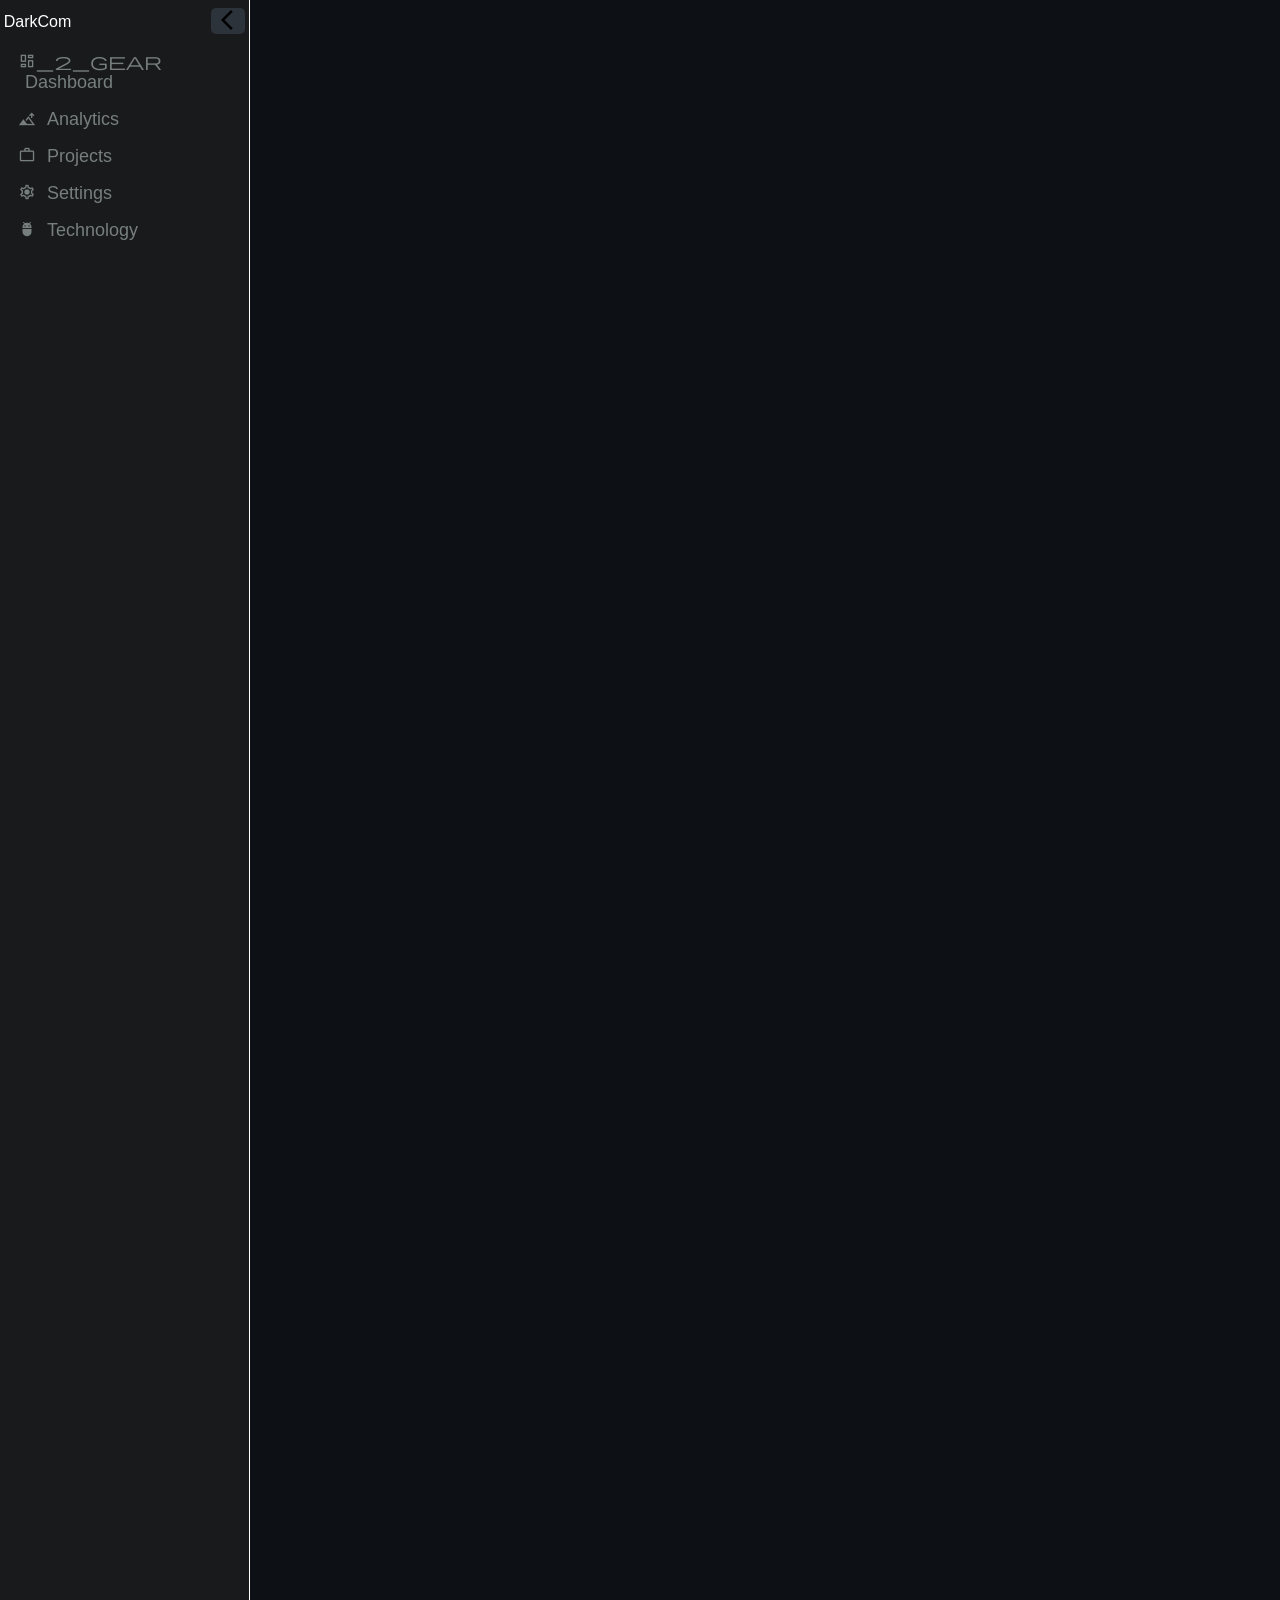
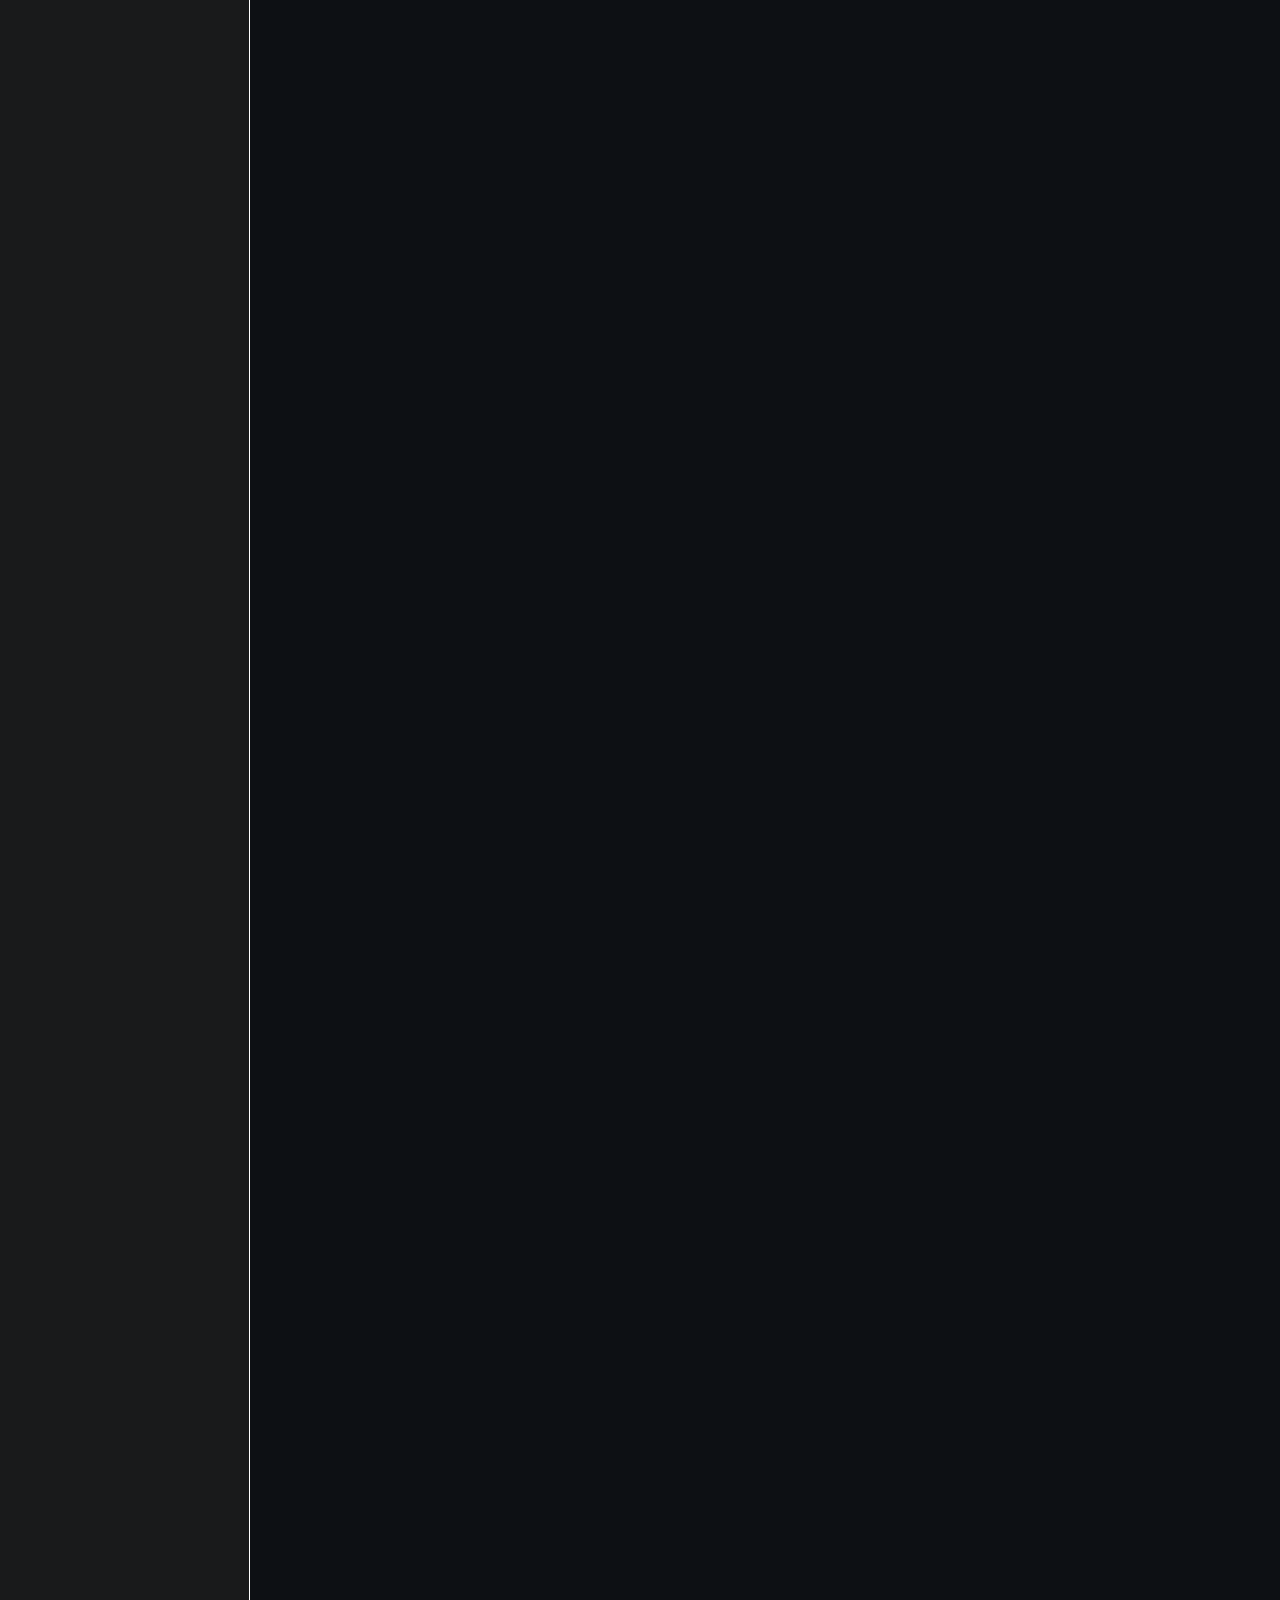
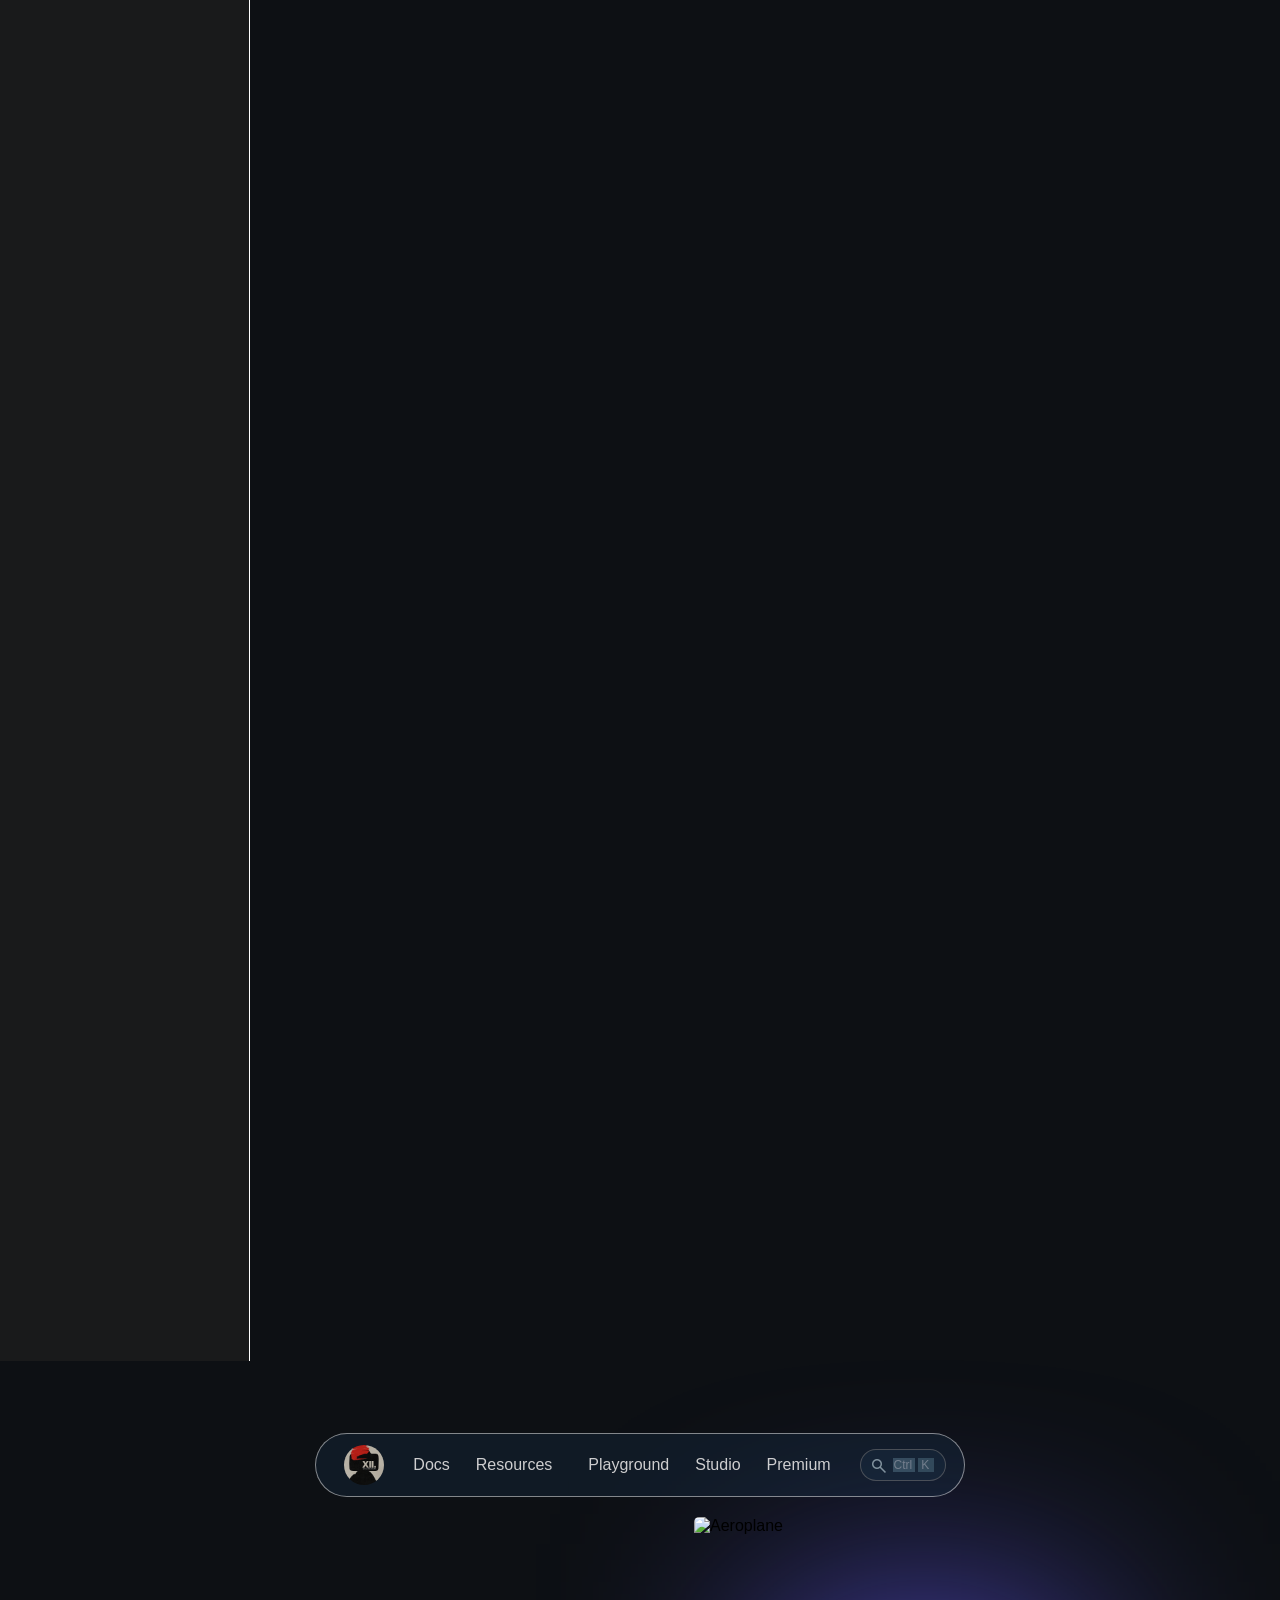
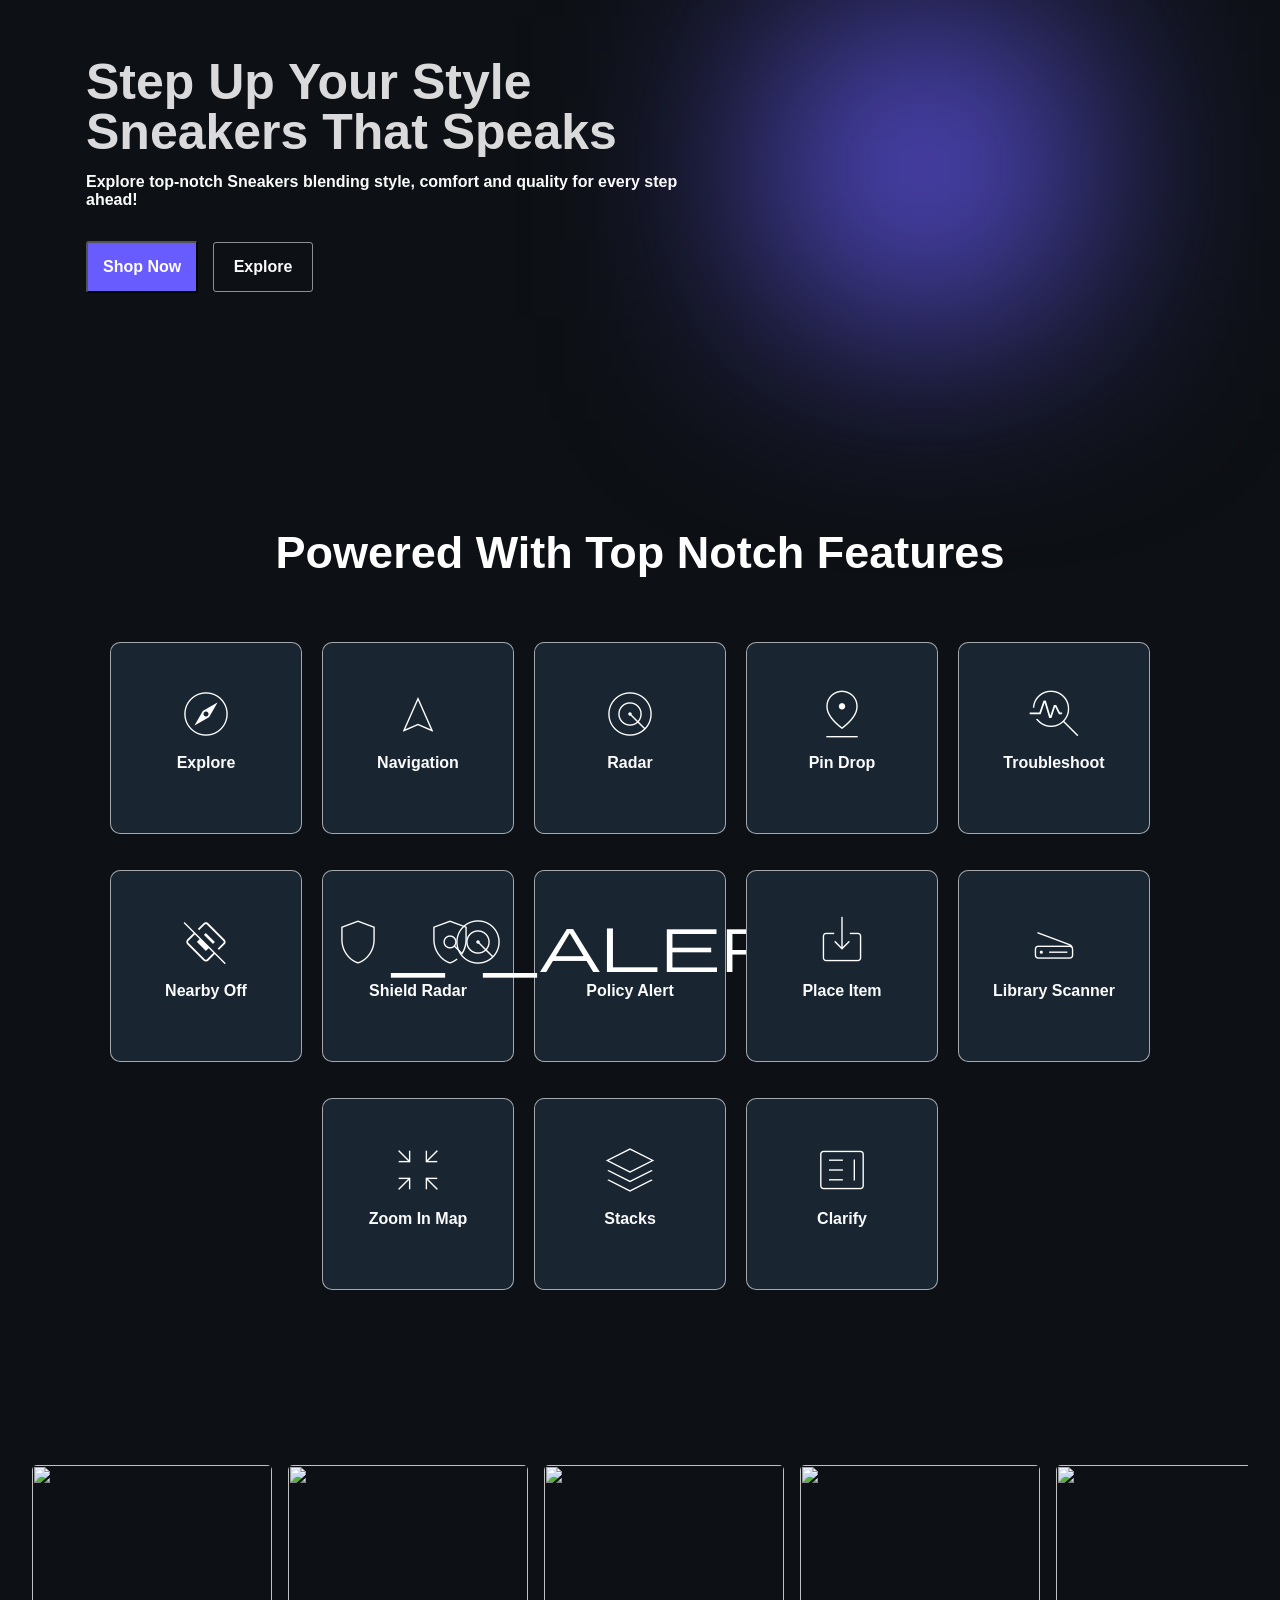
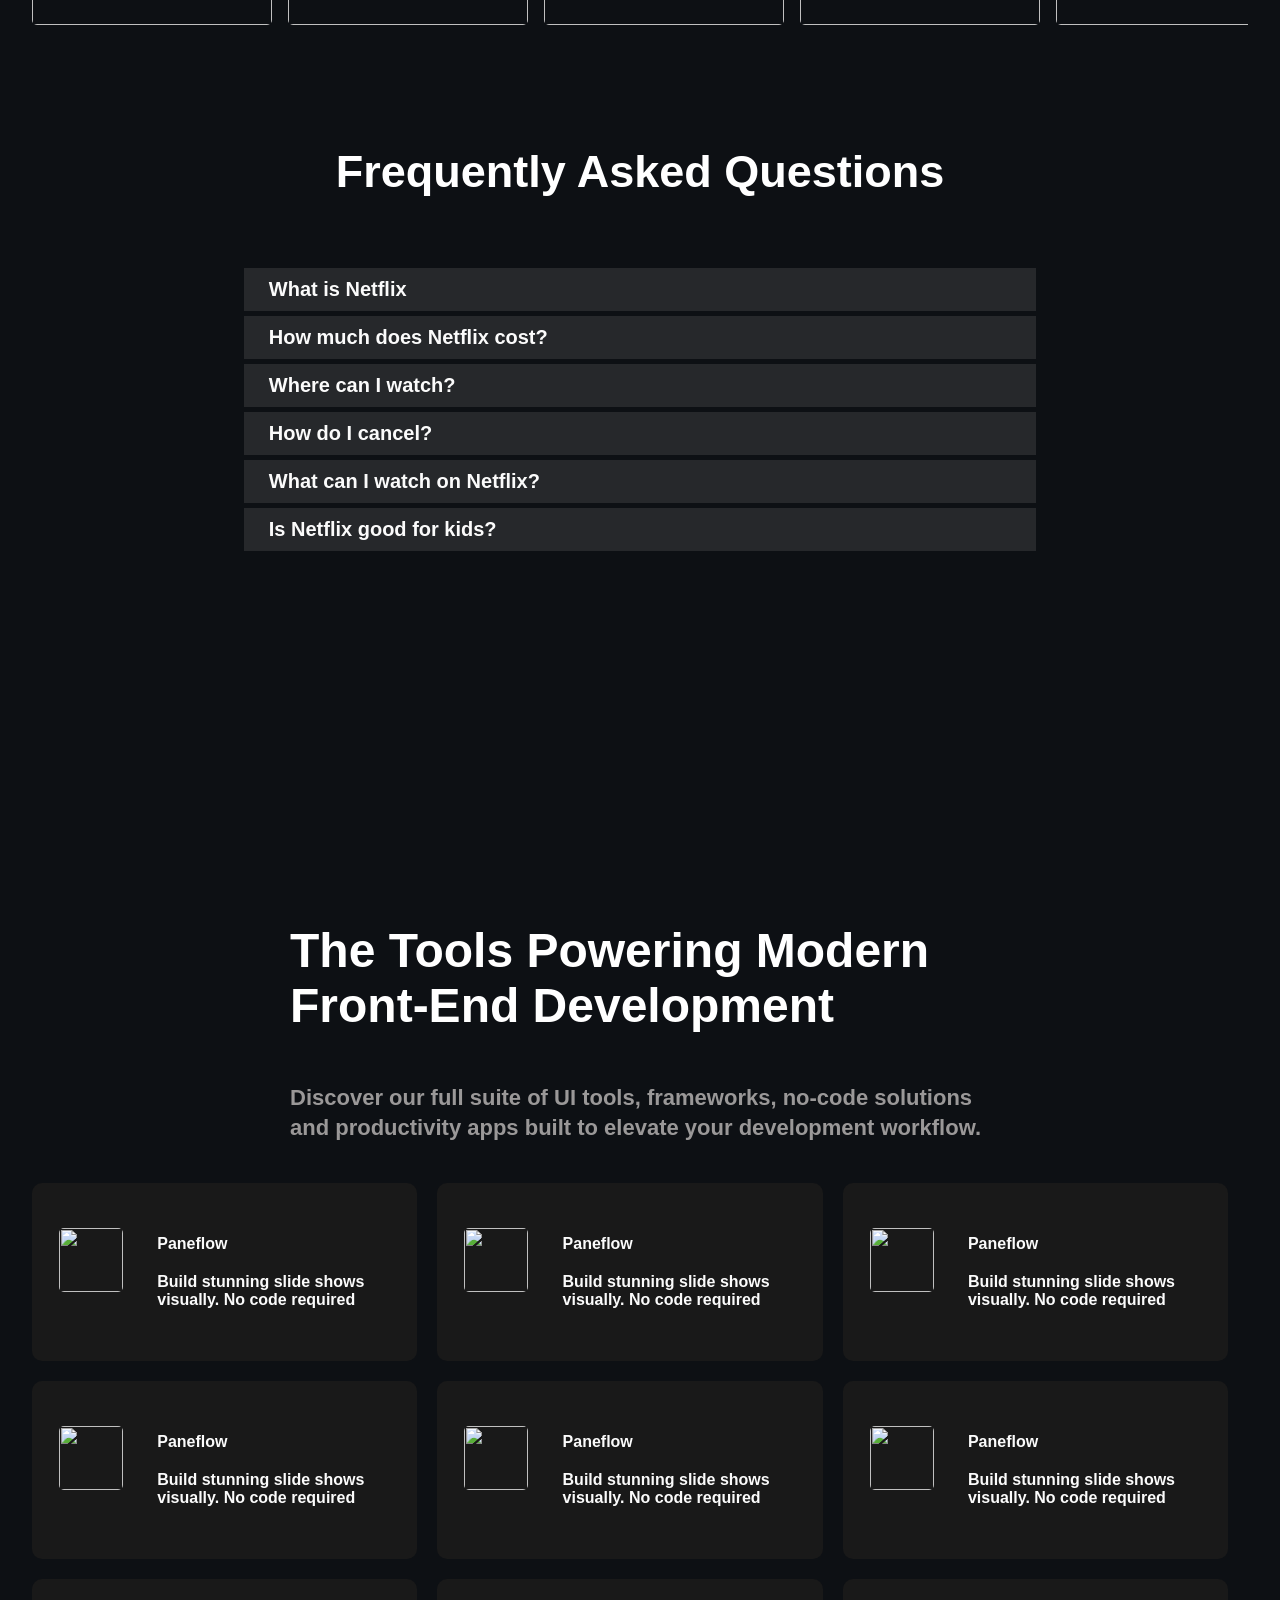
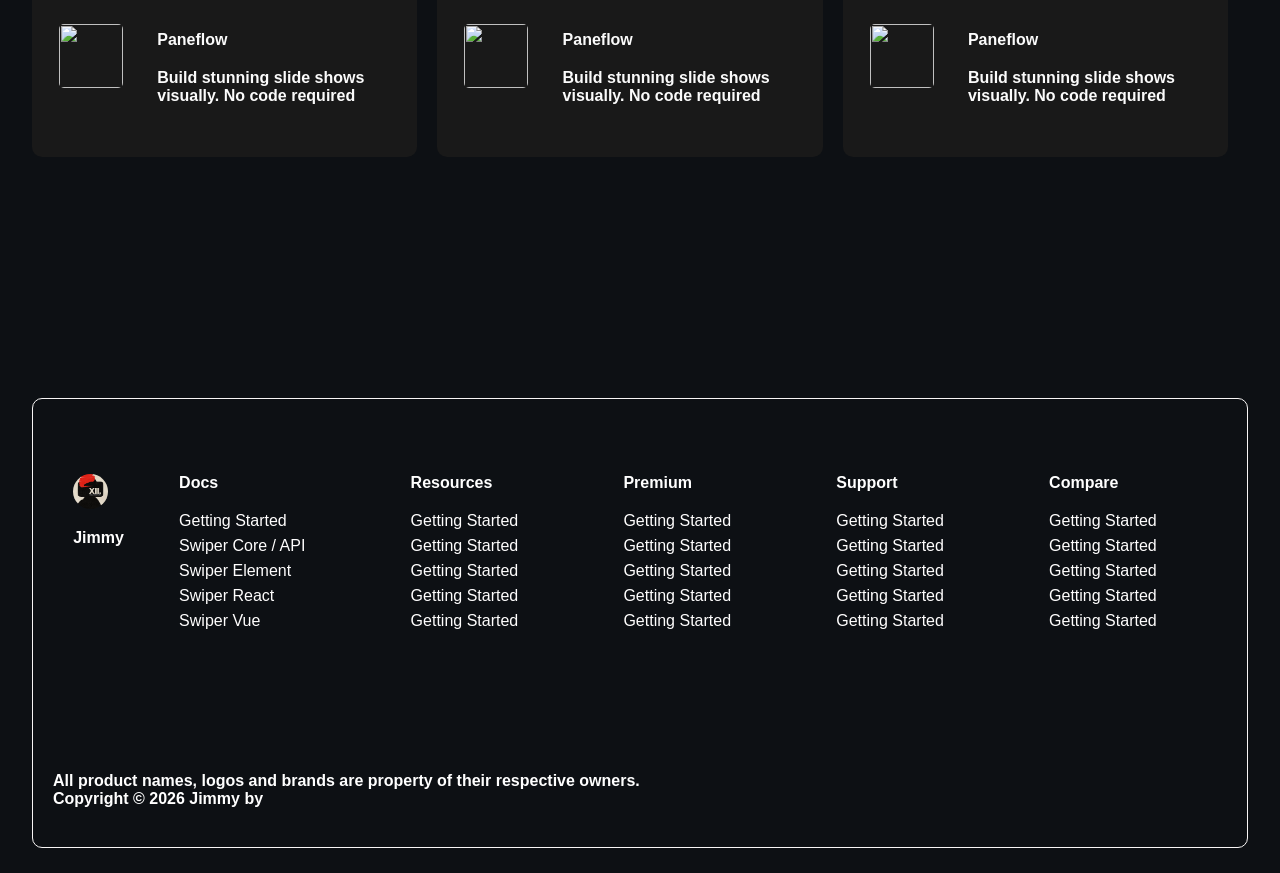
==== index.html @ 09d855a0 "Update index.html" ====
<!doctype html>
<html lang="en">
  <head>
    <meta charset="UTF-8" />
    <meta name="viewport" content="width=device-width, initial-scale=1.0" />
  <title>SWIPER PRACTICE</title>
  <link rel="stylesheet" href="">
  <link rel="stylesheet" href="Assets/CSS/reset.css">
  <link rel="stylesheet" href="Assets/CSS/style.css">
  <link rel="stylesheet" href="Assets/CSS/variables.css">
  <link rel="stylesheet" href="css/swiper-bundle.min.css">
  <script src="Assets/JS/main.js" defer></script>

<link rel="preconnect" href="https://fonts.googleapis.com">
<link rel="preconnect" href="https://fonts.gstatic.com" crossorigin>
<link href="https://fonts.googleapis.com/css2?family=Inter:ital,opsz,wght@0,14..32,100..900;1,14..32,100..900&family=Poppins:ital,wght@0,100;0,200;0,300;0,400;0,500;0,600;0,700;0,800;0,900;1,100;1,200;1,300;1,400;1,500;1,600;1,700;1,800;1,900&family=Raleway:ital,wght@0,100..900;1,100..900&family=Roboto:ital,wght@0,100..900;1,100..900&display=swap" rel="stylesheet">

<link href="https://fonts.googleapis.com/css2?family=Material+Icons"
      rel="stylesheet">
      <link href="https://fonts.googleapis.com/css2?family=Material+Symbols+Outlined"
      rel="stylesheet">

  </head>
  <body>
<div class="app">

<aside class="sidebar">

  <header>
<span class="logo">DarkCom</span>

<button class="navy">
<span class="material-symbols-outlined">
arrow_back_ios
</span>

</button>

  </header>


<ul class="sidelinks">


<li data-panel="dashboard" class="sidelink"><a href="#">
  <span title="Dashboard" id="icony" class="material-symbols-outlined">
dashboard_2_gear
</span>
<span class="label">Dashboard</span>

</a></li>
<li data-panel="analytics" class="sidelink"><a href="#">
<span title="Analytics"  id="icony" class="material-symbols-outlined">
altitude
</span>
<span class="label">Analytics</span>

</a></li>
<li data-panel="projects" class="sidelink"><a href="#">
 <span title="Projects"  id="icony" class="material-symbols-outlined">
work
</span>
<span class="label">Projects</span>

</a></li>
<li data-panel="settings" class="sidelink"><a href="#">
<span title="Settings"  id="icony" class="material-symbols-outlined">
settings
</span>
<span class="label">Settings</span>

</a></li>
<li data-panel="technology" class="sidelink"><a href="#">
 <span title="Technology"  id="icony" class="material-symbols-outlined">
adb
</span>
<span class="label">Technology</span>

</a></li>



</ul>

<aside class="sidebar2">

        <div id="sidebar-content">

        </div>

    </aside>

  

</aside>


<main class="content"></main>

<div class="nav-conty">

<!--Nav Menu-->

<nav class="navbar">

<div class="logo" title="home">
  <a href="#"> <img class="logos" src="Assets/Images/img/channel1.webp" alt="logo"></a>
 
</div>

<div hidden class="ham">
<span class="fes"></span>
<span class="sec"></span>
<span class="ted"></span>

</div>


<ul class="navlinks">
<li class="navlink active" title="Docs"><a href="index.html">Docs</a></li>
<span class="conty">
  
</span>
<li class="navlink con" title="Resources"><a href="../Assets/Pages/about.html">Resources
<span class="g-icon"><ion-icon name="chevron-down-outline"></ion-icon></span>

</a></li>
<li class="navlink" title="Playground"><a href="../Assets/Pages/contact.html">Playground</a></li>
<li class="navlink" title="Studio"><a href="../Assets/Pages/services.html">Studio</a></li>
<li class="navlink jack"title="Premium"><a href="../Assets/Pages/about.html">Premium</a>
<ul class="droplinks">
  <li class="droplink" title="Capcom">
    <img class="dropimg" src="Assets/Icons/uiinitiative.svg" alt="Capcom" title="Capcom">
    Capcom
  </li>
  <li class="droplink" title="Darkcom" >
     <img class="dropimg" src="Assets/Icons/konsta.svg" alt="Darkcom" title="Darkcom">
    Darkcom</li>
  <li class="droplink" title="Se-game" >
     <img class="dropimg" src="Assets/Icons/paneflow.svg" alt="Se-game" title="Se-game">
    Se-game</li>
</ul>

</li>

</ul>


<button title="Search" class="search-btn">
  <span id="search-icon" class="material-symbols-outlined">
search
</span>
<span class="keys">
<span class="ctrl">Ctrl</span>
<span class="k">K</span>
</span>

</button>
</nav>

<div class="s-head">
  <span class="material-symbols-outlined">
search
</span>
  <span class="material-symbols-outlined">
missing_controller
</span>
<input class="search-input" type="search" placeholder="Search Docs..."> 


</div>




<!--Hero Section-->
<section class="hero">
<header>

<div class="left">
<h1 class="tag-line1">Step Up Your Style Sneakers That Speaks</h1>
<p class="tag-line2">Explore top-notch Sneakers blending style, comfort and quality for every step ahead!</p>

<div class="btns">
  <button class="btn">Shop Now</button>
  <button class="btn outlined">Explore</button>
</div>

</div>

<div class="right">
  <img src="Assets/Images/img/Plane1-removebg-preview.png" alt="Aeroplane" title="Aeroplane" class="autoRotat">
  <div class="bg-color"></div>
</div>
</header>
<div class="time"></div>
</section>






  


<div class="kards2">

<h2 class="kardp">
Powered With Top Notch Features
</h2>

  <div class="box-wrap1a">

    <div class="boxx">
      <div class="box-tag">
  
 
    
 <div class="xboxwrap">
          <div class="iconwrap">
            <span id="iconme" class="material-symbols-outlined">
explore
</span>
          <p>Explore</p>
          </div>

      </div>
        </div>
      </div>



    <div class="boxx">
      <div class="box-tag">
          
 <div class="xboxwrap">
          <div class="iconwrap">
          <span id="iconme" class="material-symbols-outlined">
navigation
</span>
          <p>Navigation</p>
          </div>

      </div>
        </div>
      </div>
    <div class="boxx">
      <div class="box-tag">
           
  <div class="xboxwrap">
          <div class="iconwrap">
            <span id="iconme" class="material-symbols-outlined">
radar
</span>
          <p>Radar</p>
          </div>

      </div>
        </div>
      </div>



<div class="boxx"> <div class="box-tag">
             
  <div class="xboxwrap">
          <div class="iconwrap">
           <span id="iconme" class="material-symbols-outlined">
pin_drop
</span>
          <p>Pin Drop</p>
          </div>

      </div>
        </div></div>




<div class="boxx">

 <div class="box-tag">
            
 <div class="xboxwrap">
          <div class="iconwrap">
            <span id="iconme" class="material-symbols-outlined">
troubleshoot
</span>
          <p>Troubleshoot</p>
          </div>

      </div>
        </div>

</div>




    </div>

  <div class="box-wrap2a">

<div class="boxx">
 <div class="box-tag">
            
  <div class="xboxwrap">
          <div class="iconwrap">
            <span id="iconme" class="material-symbols-outlined">
nearby_off
</span>
          <p>Nearby Off</p>
          </div>

      </div>
        </div>

</div>
<div class="boxx">
 <div class="box-tag">
          
  <div class="xboxwrap">
          <div class="iconwrap">
           <span id="iconme" class="material-symbols-outlined">
shield_radar
</span>
          <p>Shield Radar</p>
          </div>

      </div>
        </div>

</div>
<div class="boxx">
 <div class="box-tag">
         
  <div class="xboxwrap">
          <div class="iconwrap">
            <span id="iconme" class="material-symbols-outlined">
policy_alert
</span>
          <p>Policy Alert</p>
          </div>

      </div>
        </div>

</div>



<div class="boxx">
 <div class="box-tag">
            
  <div class="xboxwrap">
          <div class="iconwrap">
         <span id="iconme" class="material-symbols-outlined">
place_item
</span>
          <p>Place Item</p>
          </div>

      </div>
        </div>

</div>




<div class="boxx">

 <div class="box-tag">
             
 <div class="xboxwrap">
          <div class="iconwrap">
           <span  id="iconme" class="material-symbols-outlined">
scanner
</span>
          <p>Library Scanner</p>
          </div>

      </div>
        </div>

</div>
  </div>

  <div class="box-wrap3a">

<div class="boxx">
 <div class="box-tag">
            
  <div class="xboxwrap">
          <div class="iconwrap">
           <span  id="iconme" class="material-symbols-outlined">
zoom_in_map
</span>
          <p>Zoom In Map</p>
          </div>

      </div>
        </div>

</div>

<div class="boxx">

 <div class="box-tag">
           
  <div class="xboxwrap">
          <div class="iconwrap">
          <span id="iconme" class="material-symbols-outlined">
stacks
</span>
          <p>Stacks</p>
          </div>

      </div>
        </div>

</div>



<div class="boxx">

 <div class="box-tag">
           
  <div class="xboxwrap">
          <div class="iconwrap">
           <span id="iconme" class="material-symbols-outlined">
clarify
</span>
          <p>Clarify</p>
          </div>

      </div>
        </div>


</div>
  </div>



  </div>



<!-- Carousel cards -->

<section class="ccc">
<div class="carousel-cards">

<div class="card"><img class="card-img" style=" border-radius: 5px;" src="Assets/Images/img/WhatsApp Image 2025-05-24 at 10.26.03(1).jpeg" alt=""></div>
<div class="card"><img class="card-img" src="Assets/Images/img/WhatsApp Image 2025-05-24 at 10.26.03(3).jpeg" alt=""></div>
<div class="card"><img class="card-img" src="Assets/Images/img/WhatsApp Image 2025-05-24 at 10.26.03(4).jpeg" alt=""></div>
<div class="card"><img class="card-img" src="Assets/Images/img/WhatsApp Image 2025-05-24 at 10.26.03.jpeg" alt=""></div>
<div class="card"><img class="card-img" src="Assets/Images/img/WhatsApp Image 2025-05-24 at 10.27.23.jpeg" alt=""></div>
<div class="card"><img class="card-img" src="Assets/Images/img/WhatsApp Image 2025-05-29 at 05.22.49_b879dd08.jpg" alt=""></div>
<div class="card"><img class="card-img" src="Assets/Images/img/WhatsApp Image 2025-05-29 at 05.22.52_9913e143.jpg" alt=""></div>
<div class="card"><img class="card-img" src="Assets/Images/img/WhatsApp Image 2025-05-29 at 05.22.50_098abbe1.jpg" alt=""></div>
<div class="card"><img class="card-img" src="Assets/Images/img/WhatsApp Image 2025-05-29 at 05.22.51_66e9c7bd.jpg" alt=""></div>
<div class="card"><img class="card-img" src="Assets/Images/img/WhatsApp Image 2025-05-24 at 10.27.23.jpeg" alt=""></div>
<div class="card"><img class="card-img" class="card-img" src="Assets/Images/img/WhatsApp Image 2025-05-29 at 05.22.51_66e9c7bd.jpg" alt=""></div>
<div class="card"><img class="card-img" src="Assets/Images/img/WhatsApp Image 2025-05-24 at 10.26.03(3).jpeg" alt=""></div>
<div class="card"><img class="card-img" src="Assets/Images/img/WhatsApp Image 2025-05-24 at 10.27.23.jpeg" alt=""></div>
<!-- Duplicate the items -->
<div class="card"><img class="card-img" style=" border-radius: 5px;" src="Assets/Images/img/WhatsApp Image 2025-05-24 at 10.26.03(1).jpeg" alt=""></div>
<div class="card"><img class="card-img" src="Assets/Images/img/WhatsApp Image 2025-05-24 at 10.26.03(3).jpeg" alt=""></div>
<div class="card"><img class="card-img" src="Assets/Images/img/WhatsApp Image 2025-05-24 at 10.26.03(4).jpeg" alt=""></div>
<div class="card"><img class="card-img" src="Assets/Images/img/WhatsApp Image 2025-05-24 at 10.26.03.jpeg" alt=""></div>
<div class="card"><img class="card-img" src="Assets/Images/img/WhatsApp Image 2025-05-24 at 10.27.23.jpeg" alt=""></div>
<div class="card"><img class="card-img" src="Assets/Images/img/WhatsApp Image 2025-05-29 at 05.22.49_b879dd08.jpg" alt=""></div>
<div class="card"><img class="card-img" src="Assets/Images/img/WhatsApp Image 2025-05-29 at 05.22.52_9913e143.jpg" alt=""></div>
<div class="card"><img class="card-img" src="Assets/Images/img/WhatsApp Image 2025-05-29 at 05.22.50_098abbe1.jpg" alt=""></div>
<div class="card"><img class="card-img" src="Assets/Images/img/WhatsApp Image 2025-05-29 at 05.22.51_66e9c7bd.jpg" alt=""></div>
<div class="card"><img class="card-img" src="Assets/Images/img/WhatsApp Image 2025-05-24 at 10.27.23.jpeg" alt=""></div>
<div class="card"><img class="card-img" class="card-img" src="Assets/Images/img/WhatsApp Image 2025-05-29 at 05.22.51_66e9c7bd.jpg" alt=""></div>
<div class="card"><img class="card-img" src="Assets/Images/img/WhatsApp Image 2025-05-24 at 10.26.03(3).jpeg" alt=""></div>
<div class="card"><img class="card-img" src="Assets/Images/img/WhatsApp Image 2025-05-24 at 10.27.23.jpeg" alt=""></div>


</div>


</section>




<!-- FAQs --> 

<section class="faq-conty">

  <h3 class="heady">Frequently Asked Questions</h3>

<div class="faq-list">

  <div class="faq">

    <div class="ques">
      <p>What is Netflix</p>
      <span class="faqy"><ion-icon name="add-outline"></ion-icon></span>
    </div>

    <div class="ans">
      <p>Lorem ipsum dolor sit amet consectetur adipisicing elit. Recusandae, aliquid?</p>
    </div>

</div>


  <div class="faq">

    <div class="ques">
      <p>How much does Netflix cost?</p>
      <span class="faqy"><ion-icon name="add-outline"></ion-icon></span>
    </div>

    <div class="ans">
      <p>Lorem ipsum dolor sit amet consectetur adipisicing elit. Recusandae, aliquid?</p>
    </div>
</div>


  <div class="faq">

    <div class="ques">
      <p>Where can I watch?</p>
      <span class="faqy"><ion-icon name="add-outline"></ion-icon></span>
    </div>

    <div class="ans">
      <p>Lorem ipsum dolor sit amet consectetur adipisicing elit. Recusandae, aliquid?</p>
    </div>
</div>


  <div class="faq">

    <div class="ques">
      <p>How do I cancel?</p>
      <span class="faqy"><ion-icon name="add-outline"></ion-icon></span>
    </div>

    <div class="ans">
      <p>Lorem ipsum dolor sit amet consectetur adipisicing elit. Recusandae, aliquid?</p>
    </div>
</div>


  <div class="faq">

    <div class="ques">
      <p>What can I watch on Netflix?</p>
      <span class="faqy"><ion-icon name="add-outline"></ion-icon></span>
    </div>

    <div class="ans">
      <p>Lorem ipsum dolor sit amet consectetur adipisicing elit. Recusandae, aliquid?</p>
    </div>
</div>


  <div class="faq">

    <div class="ques">
      <p>Is Netflix good for kids?</p>
      <span class="faqy"><ion-icon name="add-outline"></ion-icon></span>
    </div>

    <div class="ans">
      <p>Lorem ipsum dolor sit amet consectetur adipisicing elit. Recusandae, aliquid?</p>
    </div>
</div>


</div>


</section>



<!-- Cards -->



<div class="kards">


<div class="topwrap">
  <h2 class="tophead">The Tools Powering Modern Front-End Development</h2>
</div>
<div class="lowrap"><p class="lowhead">Discover our full suite of UI tools, frameworks, no-code solutions and productivity apps built to elevate your development workflow.</p></div>


  <div class="box-wrap1">


    <div class="box">
      <div class="box-tag">
        <img class="pic-log" src="Assets/Icons/paneflow.svg" alt="">     
 <div class="log-tag">
          <div class="tagwrap">
            <p>Paneflow</p>
          <p>Build stunning slide shows visually. No code required</p>
          </div>

      </div>
        </div>
      </div>



<div class="box"> <div class="box-tag">
        <img class="pic-log" src="Assets/Icons/swiper-studio-logo.svg" alt="">     
 <div class="log-tag">
          <div class="tagwrap">
            <p>Paneflow</p>
          <p>Build stunning slide shows visually. No code required</p>
          </div>

      </div>
        </div></div>




<div class="box">

 <div class="box-tag">
        <img class="pic-log" src="Assets/Icons/uiinitiative.svg" alt="">     
 <div class="log-tag">
          <div class="tagwrap">
            <p>Paneflow</p>
          <p>Build stunning slide shows visually. No code required</p>
          </div>

      </div>
        </div>

</div>

    </div>

  <div class="box-wrap2">

<div class="box">
 <div class="box-tag">
        <img class="pic-log" src="Assets/Icons/t0ggles.svg" alt="">     
 <div class="log-tag">
          <div class="tagwrap">
            <p>Paneflow</p>
          <p>Build stunning slide shows visually. No code required</p>
          </div>

      </div>
        </div>

</div>



<div class="box">
 <div class="box-tag">
        <img class="pic-log" src="Assets/Icons/startpagehq.svg" alt="">     
 <div class="log-tag">
          <div class="tagwrap">
            <p>Paneflow</p>
          <p>Build stunning slide shows visually. No code required</p>
          </div>

      </div>
        </div>

</div>




<div class="box">

 <div class="box-tag">
        <img class="pic-log" src="Assets/Icons/cladd.svg" alt="">     
 <div class="log-tag">
          <div class="tagwrap">
            <p>Paneflow</p>
          <p>Build stunning slide shows visually. No code required</p>
          </div>

      </div>
        </div>

</div>
  </div>

  <div class="box-wrap3">

<div class="box">
 <div class="box-tag">
        <img class="pic-log" src="Assets/Icons/framework7.svg" alt="">     
 <div class="log-tag">
          <div class="tagwrap">
            <p>Paneflow</p>
          <p>Build stunning slide shows visually. No code required</p>
          </div>

      </div>
        </div>

</div>

<div class="box">

 <div class="box-tag">
        <img class="pic-log" src="Assets/Icons/konsta.svg" alt="">     
 <div class="log-tag">
          <div class="tagwrap">
            <p>Paneflow</p>
          <p>Build stunning slide shows visually. No code required</p>
          </div>

      </div>
        </div>

</div>



<div class="box">

 <div class="box-tag">
        <img class="pic-log" src="Assets/Icons/paneflow.svg" alt="">     
 <div class="log-tag">
          <div class="tagwrap">
            <p>Paneflow</p>
          <p>Build stunning slide shows visually. No code required</p>
          </div>

      </div>
        </div>


</div>
  </div>



  </div>




<!-- Footer -->

<footer>
<div class="footer-wrap">
  <div class="footer-links">
<div class="logo-wrap">
   
  <img class="footer-logo" src="Assets/Images/img/channel1.webp" alt="logo" title="logo">
 <p class="logo-name">Jimmy</p>
</div>


<div class="docs">
  <p class="topic">Docs</p>
<span class="subs"><a href="#">Getting Started</a></span>
<span class="subs"><a href="#">Swiper Core / API</a></span>
<span class="subs"><a href="#">Swiper Element</a></span>
<span class="subs"><a href="#">Swiper React</a></span>
<span class="subs"><a href="#">Swiper Vue</a></span>

</div>
<div class="docs">
    <p class="topic">Resources</p>
<span class="subs"><a href="#">Getting Started</a></span>
<span class="subs"><a href="#">Getting Started</a></span>
<span class="subs"><a href="#">Getting Started</a></span>
<span class="subs"><a href="#">Getting Started</a></span>
<span class="subs"><a href="#">Getting Started</a></span>

</div>




<div class="docs">
    <p class="topic">Premium</p>
<span class="subs"><a href="#">Getting Started</a></span>
<span class="subs"><a href="#">Getting Started</a></span>
<span class="subs"><a href="#">Getting Started</a></span>
<span class="subs"><a href="#">Getting Started</a></span>
<span class="subs"><a href="#">Getting Started</a></span>

</div>
<div class="docs">
    <p class="topic">Support</p>
<span class="subs"><a href="#">Getting Started</a></span>
<span class="subs"><a href="#">Getting Started</a></span>
<span class="subs"><a href="#">Getting Started</a></span>
<span class="subs"><a href="#">Getting Started</a></span>
<span class="subs"><a href="#">Getting Started</a></span>

</div>
<div class="docs">
    <p class="topic">Compare</p>
<span class="subs"><a href="#">Getting Started</a></span>
<span class="subs"><a href="#">Getting Started</a></span>
<span class="subs"><a href="#">Getting Started</a></span>
<span class="subs"><a href="#">Getting Started</a></span>
<span class="subs"><a href="#">Getting Started</a></span>

</div>




</div>

<span class="copyright">

  <p class="copy-subs">All product names, logos and brands are property of their respective owners.</p>

  <p class="copy-subs">Copyright © 2026 Jimmy by </p>
  
</span>


</div>


</footer>




</div>







</div>



</div>





    <script src="js/swiper-bundle.min.js" ></script>
    <script
      type="module"
      src="https://unpkg.com/ionicons@8.0.13/dist/ionicons/ionicons.esm.js"
    ></script>
    <script
      nomodule
      src="https://unpkg.com/ionicons@8.0.13/dist/ionicons/ionicons.js"
    ></script>
  </body>
</html>
---- Assets/CSS/style.css ----
header {
  display: flex;
  justify-content: space-around;
  padding-bottom: 10px;
  transition: all 0.3s ease;
}

.sidebar {
  width: 250px;
  background-color: #191a1b;
  border-right: 1px solid #fff;
  height: 100%;
  position: sticky;
  top: 0;
  box-sizing: border-box;
  box-shadow: inset;
  transition: width 0.2s ease;
  z-index: 999;
}

/* drag-to-open */

.sidebar.collapsed {
  width: 55px;
}

.sidebar.collapsed .sidelink .label {
  display: none;
  /* opacity: 0; */
  pointer-events: none;
}

.sidelink .label {
  transition: 0.2s ease;
}

.logo {
  color: white;
  margin-left: 0px;
  margin-top: 10px;
}

.sidebar.collapsed .logo {
  opacity: 0;
}

.navy {
  margin-top: 8px;
  background-color: #363e46b6;
  border: none;
  padding-left: 10px;
  transition: transform 0.2s ease;
  border-radius: 5px;
  margin-left: 140px;
  font-size: 10px;
}
.navy:hover {
  color: white;
}

.sidebar.collapsed .navy {
  transform: rotate(180deg);
  margin-left: -70px;
}

.contyyy .main-content {
  flex: 1;
  padding: 20px;
}

.contyyy {
  display: flex;
}

.sidelinks {
  display: flex;
  flex-direction: column;
  align-items: flex-start;
  justify-content: flex-start;
  list-style: none;
  padding: px px;
  padding-left: 10px;
  transition: all 0.3s ease;
}

.sidebar.collapsed .sidelinks {
  margin-left: -5px;
}
.label {
  margin-top: 20px;
  margin-left: 7px;
}

.sidelink span {
  vertical-align: top;
  font-size: 18px;
}

.sidelink {
  display: flex;
  align-items: center;
  justify-content: space-around;
}

.sidelink a {
  padding: 8px 8px;
  padding-right: 70px;
  list-style: none;
  text-decoration: none;
  color: #d5e2e27f;
  font-weight: 500;
  font-family: inter;
  transition: all 0.3s;
}

.sidebar.collapsed .sidelink a {
  padding: 10px;
}

.sidelink:hover a {
  background-color: #050606;
  border-radius: 5px;
  color: white;
  margin-left: 3px;
}

/* Navbar */

.nav-conty {
  margin-top: 72px;
  display: flex;
  flex-direction: column;
  align-items: center;
  align-self: center;
  width: 100vw;
}

.logos {
  height: 40px;
  width: 40px;
  border-radius: 50%;
  margin-left: 20px;
  margin-top: -10px;
}

.navbar {
  background-color: #19344e66;
  display: flex;
  align-items: center;
  justify-content: space-around;
  height: 64px;
  max-width: 650px;
  border: 1px solid #ffffff9a;
  opacity: 80%;
  z-index: 999;
  width: 100%;
  border-radius: 50px;
  margin-bottom: 0px;
  position: sticky;
  top: 15px;
}

.navlinks {
  display: flex;
  justify-content: center;
  align-items: center;
  padding: px px;
  margin: px px;
  position: relative;
  white-space: nowrap;
  transition: 0.3s ease;
}

.con:hover .g-icon {
  transform: translateY(-2px) rotate(-180deg);
}

.g-icon {
  margin-left: 10px;
}

.con a {
  display: flex;
}

.navlink {
  list-style: none;
  margin-left: px;
  padding: 12px 12px;
  border: 1px solid transparent;
}
a {
  text-decoration: none;
  color: rgb(255, 254, 254);
}

.navlink:hover a {
  color: #5aaaf9;
}

.droplinks {
  margin-top: 5px;
  background-color: var(--color-bg-primary);
  position: absolute;
  border-radius: 8px;
  display: none;
  padding: px px;
  margin-left: -45px;
  transition: all 0.3s ease;
}

.droplink {
  list-style: none;
  margin-bottom: 0px;
  margin-right: 0px;
  padding: 15px 15px;
  cursor: pointer;
  padding-right: 50px;
  padding-left: 30px;
  display: flex;
  align-items: center;
  justify-content: space-between;
}

.dropimg {
  height: 20px;
  width: 20px;
  margin-right: 10px;
}
.droplink {
  color: rgb(252, 248, 248);
}

.droplink:hover {
  background-color: #11121a;
  border-radius: 8px;
  color: #4885c4;
}

.jack:hover .droplinks {
  display: block;
}

/* Search Bar */

.search-btn {
  display: flex;
  height: 32px;
  width: 86px;
  border-radius: 20px;
  align-items: center;
  justify-content: center;
  background-color: #223a5358;
  border: 1px solid #8080809e;
  margin-right: 10px;
  cursor: pointer;
}

.search-btn:hover {
  border: 1px solid #fff;
}

.search-input {
  height: 35px;
  width: 480px;
  border: 2px solid #3d62f7;
  border-radius: 5px;
}

.s-head {
  height: 50px;
  width: 560px;
  background-color: #fffffffc;
  border-radius: 10px;
  margin-top: 70px;
  display: none;
   position: absolute;
}

.s-head.active {
  display: flex;
  align-items: center;
  justify-content: center;
  
}

input::placeholder {
  padding-left: 200px;
}

.keys {
  display: flex;
  justify-content: center;
  align-items: center;
}

.ctrl {
  background-color: #55778ca8;
  margin-right: 3px;
  padding-left: 1px;
  padding-right: 3px;
  color: #8d9aaa;
  font-size: 12px;
}

.k {
  background-color: #55778c98;
  margin-right: 3px;
  padding-left: 3px;
  padding-right: 5px;
  color: #8d9aaa;
  font-size: 12px;
}

#search-icon {
  height: 16px;
  width: 16px;
  vertical-align: top;
  margin-top: -3px;
  margin-right: 8px;
  font-size: 20px;
  color: #9eb3bf;
}

.ham {
  display: none;
}

.fes,
.sec,
.ted {
  position: relative;
  height: 3px;
  width: 25px;
  display: block;
  background-color: #eeecee;
  margin-bottom: 5px;
  transition: 0.2s ease-in-out;
}

.fes {
  transform: rotate(0deg);
}

.ted {
  transform: rotate(0deg);
}

.ham.active .fes {
  transform: translateY(8px) rotate(45deg);
}
.ham.active .ted {
  bottom: -8px;
  transform: translateY(-8px) rotate(-45deg);
}
.ham.active .sec {
  display: none;
}

/*  hero Section*/

/* .time{ 
  padding-left: 0;
margin-left: 0;
width: 100vw;
height: 5px;
background-color: rgb(193, 28, 28);
position: absolute;
z-index: 100;
bottom: 0;
top: 0;
margin-bottom: 0px;
animation: progress 2s linear 1 forwards;
}
*/

.left {
  width: min(50%, 95%);
  animation: appear1 2s linear;
}

.hero {
  max-width: 1600px;
  margin-inline: auto;
  height: 600px;
  padding: 0 32px;
  margin-top: 20px;
  padding-bottom: 100px;
  animation: appearxx linear;
  animation-timeline: view();
  animation-range: entry 0;
}

.bg-color {
  background-color: #695cfed0;
  filter: blur(110px);
  height: 300px;
  width: 300px;
  position: absolute;
  top: 0;
  margin-left: 80px;
  margin-top: 100px;
  z-index: -999;
}

img {
  width: 100%;
  display: flex;
  object-fit: fill;
  height: 160px;
  border-radius: 5px;
}

.right img {
  height: 500px;
  width: 500px;
  /*
  animation: appear2 2s linear;
  animation-range: entry 0 cover;
*/
}

.autoRotate {
  animation: autoRotateAnimation;
  animation-timeline: view();
}

header {
  display: flex;
  align-items: center;
  justify-content: center;
  position: relative;
}

.hero header .left {
  margin-left: 0;
  margin-right: 0;
}
h1 {
  font-size: 50px;
  line-height: 100%;
  font-weight: 800;
  letter-spacing: -1;
  margin: 16px 0;
  background: linear-gradient(90deg, #dadadd 25%, #dadadb 50%);
  background-clip: text;
  color: transparent;
}

p {
  font-weight: 550;
  color: rgb(251, 251, 251);
}

.btns {
  margin-top: 24px;
  margin-top: 32px;
}

.btn {
  background-color: #695cfe;
  padding: 15px 15px;
  margin-right: 10px;
  border-radius: 3px;
  color: white;
  font-weight: 700;
}

.btn:hover {
  background-color: #fffffffb;
  color: #000000;
}

.btn.outlined {
  padding-right: 20px;
  padding-left: 20px;
  background-color: transparent;
  color: #fbfbff;
  border: 1px solid #fffeff89;
}

.btn.outlined:hover {
  border: 1px solid #fffdfd;
}

/* Cards2 */

.kards2 {
  width: 1216px;
  height: 900px;
  display: inline;
  animation: appearxx linear;
  animation-timeline: view();
  animation-range: entry 0;

  
}






.box-wrap1a {
  display: flex;
  justify-content: center;
  align-items: center;
  width: 1216px;
  height: 178px;
  margin-bottom: 50px;
}

.box-wrap2a {
  display: flex;
  justify-content: center;
  align-items: center;
  width: 1216px;
  height: 178px;
  margin-bottom: 50px;
}

.box-wrap3a {
  display: flex;
  justify-content: center;
  align-items: center;
  width: 1216px;
  height: 178px;
}

.boxx {
  height: 192px;
  width: 192px;
  margin-right: 20px;
  margin-bottom: 20px;
  border-radius: 10px;
  background-color: #192631;
  border: 1px solid #ffffff9a;
  display: flex;
  justify-content: center;
  cursor: pointer;

}

.boxx:hover {
  background-color: #1926315f;
  transition: all 0.3s ease;
}

.pic-log {
  height: 64px;
  width: 64px;
  margin-top: 10px;
}

.kardp {
  color: #ffffff;
  font-weight: 900;
  font-size: 45px;
  text-align: center;
  margin-top: 10px;
  margin-bottom: 80px;
}

.xboxwrap {
  height: 150px;
  width: 128px;
  background-colo: #7f7e7e;
  display: flex;
  justify-content: center;
  align-items: center;
  margin-left: -15px;
}

.iconwrap {
  height: px;
  width: px;
  gap: 10px;
  background-colo: #acdbf3;
  display: flex;
  flex-direction: column;
  justify-content: center;
  align-items: center;
  margin-top: -50px;
}

#iconme {
  font-size: 60px;
  color: #ffffff;
  font-weight: 100;
}

/* carousel */

.carousel-cards {
  width: 1216px;
  overflow-x: auto;
  margin: 3em auto;
  display: flex;
  gap: 1em;
  scroll-behavior: smooth;
  margin-left: 0px;
  anchor-name: --carousels;
  scroll-snap-type: x mandatory;
  scroll-marker-group: after;
 

  
}

.carousel-cards::scroll-marker-group {
  display: flex;
  justify-content: center;
  gap: 2px;
  
  
}

.card::scroll-marker {
  content: "";
  height: 10px;
  width: 10px;
  background-color: #484848;
  border-radius: 50%;
  margin-top: -30px;

  
  
}

.card::scroll-marker:target-current {
  background-color: #5a5af7;
  
  
}

.carousel-cards::-webkit-scrollbar {
  display: none;
  
}

.carousel-cards::scroll-button(right),
.carousel-cards::scroll-button(left) {
  
  content: "→";
  border: none;
  /* Permalink - use to edit and share this gradient: https://colorzilla.com/gradient-editor/#cedbe9+0,aac5de+10,419ad6+21,419ad6+21,419ad6+30,3a84c3+37,3a84c3+39,3a84c3+48,3a84c3+48,6199c7+50,4bb8f0+52,4bb8f0+52,419ad6+59,3a8bc2+84,26558b+100 */
  background: linear-gradient(
    135deg,
    #cedbe9 0%,
    #aac5de 10%,
    #419ad6 21%,
    #419ad6 21%,
    #419ad6 30%,
    #3a84c3 37%,
    #3a84c3 39%,
    #3a84c3 48%,
    #3a84c3 48%,
    #6199c7 50%,
    #4bb8f0 52%,
    #4bb8f0 52%,
    #419ad6 59%,
    #3a8bc2 84%,
    #26558b 100%
  ); /* W3C, IE10+, FF16+, Chrome26+, Opera12+, Safari7+ */

  background-color: #2020ea;
  font-family: Roboto;
  font-size: 18px;
  font-weight: 900;
  color: bisque;
  height: 40px;
  width: 40px;
  border-radius: 50%;
  padding-bottom: 5px;
  cursor: pointer;
  position: fixed;
  position-anchor: --carousels;
  position-area: right center;
  translate: 130%;
  
  
}

.carousel-cards::scroll-button(right):disabled,
.carousel-cards::scroll-button(left):disabled {
  opacity: 0.5;
  cursor: auto;
  
  
}

.carousel-cards::scroll-button(left) {
  content: "←";
  position-area: left center;
  translate: -150%;
 
  
}

.card {
  flex: 0 0 15em;
  height: 160px;
  border-radius: 0.5em;
  text-align: center;
  align-content: center;
  scroll-snap-align: start;
 
}

.card img {
    animation: slide 11s linear infinite alternate;
    animation-play-state: running;
}

/* Faq */

.faq-conty {
  height: 800px;
  width: 100%;
  background-color: #0D1014;
  display: flex;
  flex-direction: column;
  align-items: center;
  justify-content: center;
  animation: appearxx linear;
  animation-timeline: view();
  animation-range: entry 0;
}

.heady {
  font-weight: 600;
  font-size: 45px;
  color: #ffffff;
  margin-bottom: 70px;
  margin-top: -250px;
}

.ques {
  background-color: #26282B;
  padding: 10px 25px;
  font-size: 20px;
  display: flex;
  justify-content: space-between;
  cursor: pointer;
  transition: all 0.3s ease;
}

.ques:hover {
  background-color: #0D1014;
}

.ans {
  max-height: 0;
  overflow: hidden;
  transition: max-height 0.3s ease-in-out;
}

.ans p {
  background-color: #5f5f5f;
  padding: 10px 25px;
  font-size: 20px;
  border-top: 1px solid #03070b;
}

.faqy {
  color: #ffffff;
  font-weight: 900;
}

.faq-list {
  display: flex;
  flex-direction: column;
  align-items: center;
  justify-content: center;
  gap: 5px;
}

/* Cards */

.kards {
  width: 1216px;
  height: 1100px;
  display: inline;
  animation: appearxx linear;
  animation-timeline: view();
  animation-range: entry 0;
}

.box-wrap1 {
  display: flex;
  justify-content: center;
  align-items: center;
  width: 1216px;
  height: 178px;
  margin-bottom: 20px;
}

.box-wrap2 {
  display: flex;
  justify-content: center;
  align-items: center;
  width: 1216px;
  height: 178px;
  margin-bottom: 20px;
}

.box-wrap3 {
  display: flex;
  justify-content: center;
  align-items: center;
  width: 1216px;
  height: 178px;
}

.box {
  height: 178px;
  width: 395px;
  background-color: #4c12df;
  margin-right: 20px;
  margin-bottom: 20px;
  border-radius: 10px;
  background-color: #191919;
  cursor: pointer;
}

.box:hover {
  background-color: #b2b0b026;
  transition: all 0.3s ease;
}

.box-tag {
  display: flex;
  justify-content: space-around;
}

.pic-log {
  height: 64px;
  width: 64px;
  margin-top: 10px;
}

.tagwrap {
  display: flex;
  flex-direction: column;
  justify-content: center;
  gap: 20px;
  margin-top: 10px;
  margin-left: 10px;
  width: 248px;
  height: 88px;
}

.box-tag {
  margin-top: 35px;
  margin-left: 15px;
}

.tophead {
  margin-bottom: 50px;
  width: 1216px;
  display: flex;
  align-items: center;
  justify-content: center;
  color: #ffff;
  font-size: 48px;
  width: 700px;
}

.topwrap {
  display: flex;
  align-items: center;
  justify-content: center;
  margin-top: 50px;
}

.lowhead {
  margin-bottom: 50px;
  width: 700px;
  display: flex;
  align-items: center;
  justify-content: center;
  color: #9a9898;
  font-size: 22px;
  line-height: 30px;
}

.lowrap {
  width: 1216px;
  display: flex;
  align-items: center;
  justify-content: center;
}
/* footer */

footer {
  /* Permalink - use to edit and share this gradient: https://colorzilla.com/gradient-editor/#cedbe9+0,aac5de+10,419ad6+21,419ad6+21,419ad6+30,3a84c3+37,3a84c3+39,3a84c3+48,3a84c3+48,6199c7+50,4bb8f0+52,4bb8f0+52,419ad6+59,3a8bc2+84,26558b+100 */
  backgroun: linear-gradient(
    135deg,
    #cedbe9 0%,
    #aac5de 10%,
    #419ad6 21%,
    #419ad6 21%,
    #021f33 30%,
    #08757b 37%,
    #193045 39%,
    #036a6c 48%,
    #3a84c3 48%,
    #090a53 50%,
    #035c3e 52%,
    #04344d 52%,
    #3d0142 59%,
    #012136 84%,
    #011832 100%
  ); /* W3C, IE10+, FF16+, Chrome26+, Opera12+, Safari7+ */

  /* background: linear-gradient(45deg, #030303 7%,  #0d147c 60%); */
  height: 500px;
  width: 1216px;
  display: flex;
  justify-content: center;
  align-items: center;
  margin-left: px;
  background-colo: #191a1b;

animation: appearxx linear;
  animation-timeline: view();
  animation-range: entry 0;

}

.footer-wrap {
  display: flex;
  flex-direction: column;
  height: 90%;
  width: 100%;
  background-color: #0D1014;
  padding: 10px 20px;
  border-radius: 10px;
  border: 1px solid #f8f6f6;
}

.footer-links {
  display: flex;
  justify-content: space-evenly;
  padding: 15px 15px;
  margin-bottom: 70px;
}

.logo {
  margin-left: 0;
  padding-left: 0;
  column-gap: 20px;
}

.footer-logo {
  height: 35px;
  width: 35px;
  border-radius: 50%;
}

.docs {
  display: flex;
  flex-direction: column;
  padding: 50px 50px;
  white-space: nowrap;
  justify-content: center;
}

.topic {
  margin-bottom: 20px;
  color: white;
  font-weight: 600;
}

.logo-name {
  color: white;
  font-weight: 600;
  margin-top: 20px;
  margin-left: 0;
}

.logo-wrap {
  padding-top: 50px;
}

.subs {
  color: rgb(110, 110, 110);
  margin-bottom: 7px;
}

.copy-subs {
  color: rgb(255, 255, 255);
}

.docs a:hover {
  text-decoration: underline;
}





@keyframes appearxx {
  from {
    opacity: 0;
    scale:0.5;
  }
  to {
    opacity: 1;
    scale:1;
  }
}




@keyframes slide {
  0% {
    transform: translateX(0);
  }
  50% {
    transform: translateX(-50%);
  }
  100% {
    transform: translateX(-100%);
  }

  150% {
    transform: translateX(-150%);
  }

  200% {
    transform: translateX(-200%);
  }

  250% {
    transform: translateX(0);
  }

}


@keyframes autoRotateAnimation {
  from {
    transform: rotate(0deg);
  }
  to {
    transform: rotate(360deg);
  }
}



/*

@keyframes slide {
  0%,10% {
    transform: translateX(0);
  }

  20%,30% {
    transform: translateX(-100%);
  }
  
  40%,55% {
    transform: translateX(-200%);
  }

  65% {
    transform: translateX(-300%);
  }

  75%,85% {
    transform: translateX(-100%);
  }

  90%,100% {
    transform: translateX(0);
  }
}
---- Assets/CSS/variables.css ----
/* variables.css */

:root {
  --primary-color: #2563eb;
  --secondary-color: #64748b;
  --danger-color: #ef4444;

  --font-main: Arial, sans-serif;

  --space-sm: 8px;
  --space-md: 16px;
  --space-lg: 32px;

  --border-radius: 8px;


/* for swiper project */
  --base-clr: #11121a;
  --line-clr: #42434a;
  --color-bg-primary: #222533;
  --hover-clr: #455872;
  --text-clr: #e6e6ef;
  --accent-clr: #5e63ff;
  --color-hover-primary: #695cfe;
  --secondary-text-clr: #b0b3c1;
  --color-shadow: rgba(105, 103, 103, 0.5);

/* Color system */
/* combo site 1: font: sf pro display */
--bg-primary1:#D9EFF7;
--bg-primary2:#9BBBFC;
--bg-primary3:#4741A6;
--bg-primary4:#F9CE69;

/* combo site 2: font:poppins */
--bg-dfcom1:#EAF9E7;
--bg-dfcom2:#C0E6BA;
--bg-dfcom3:#4CA771;
--bg-dfcom4:#013237;

/* combo site 3: font:circular std */
--bg-chance1:#F6E8DF;
--bg-chance2:#FEAE96;
--bg-chance3:#FE979C;
--bg-chance4:#013237;

/* combo site 1: font:Paytone One*/

--bg-prize1:#FCDC73;
--bg-prize1:#E76268;
--bg-prize1:#193948;
--bg-prize1:#4FADCO;

/* combo site 1: font: Gill Sans*/
--bg-manchy1:#252525;
--bg-manchy2:#60CBFF;
--bg-manchy3:#3664F4;
--bg-manchy4:#E85353;


/* combo site 1: font: Whyte*/
--bg-dozzy1:#1A1A1A;
--bg-dozzy2:#77ACB7;
--bg-dozzy3:#F8B097;
--bg-dozzy4:#3FC495;

/* combo site 1: font:Sofia Pro */

--bg-hunch1:#C2E7C9;
--bg-huncho2:#F2AC20;
--bg-huncho3:#4265D6;
--bg-huncho4:#293855;
}
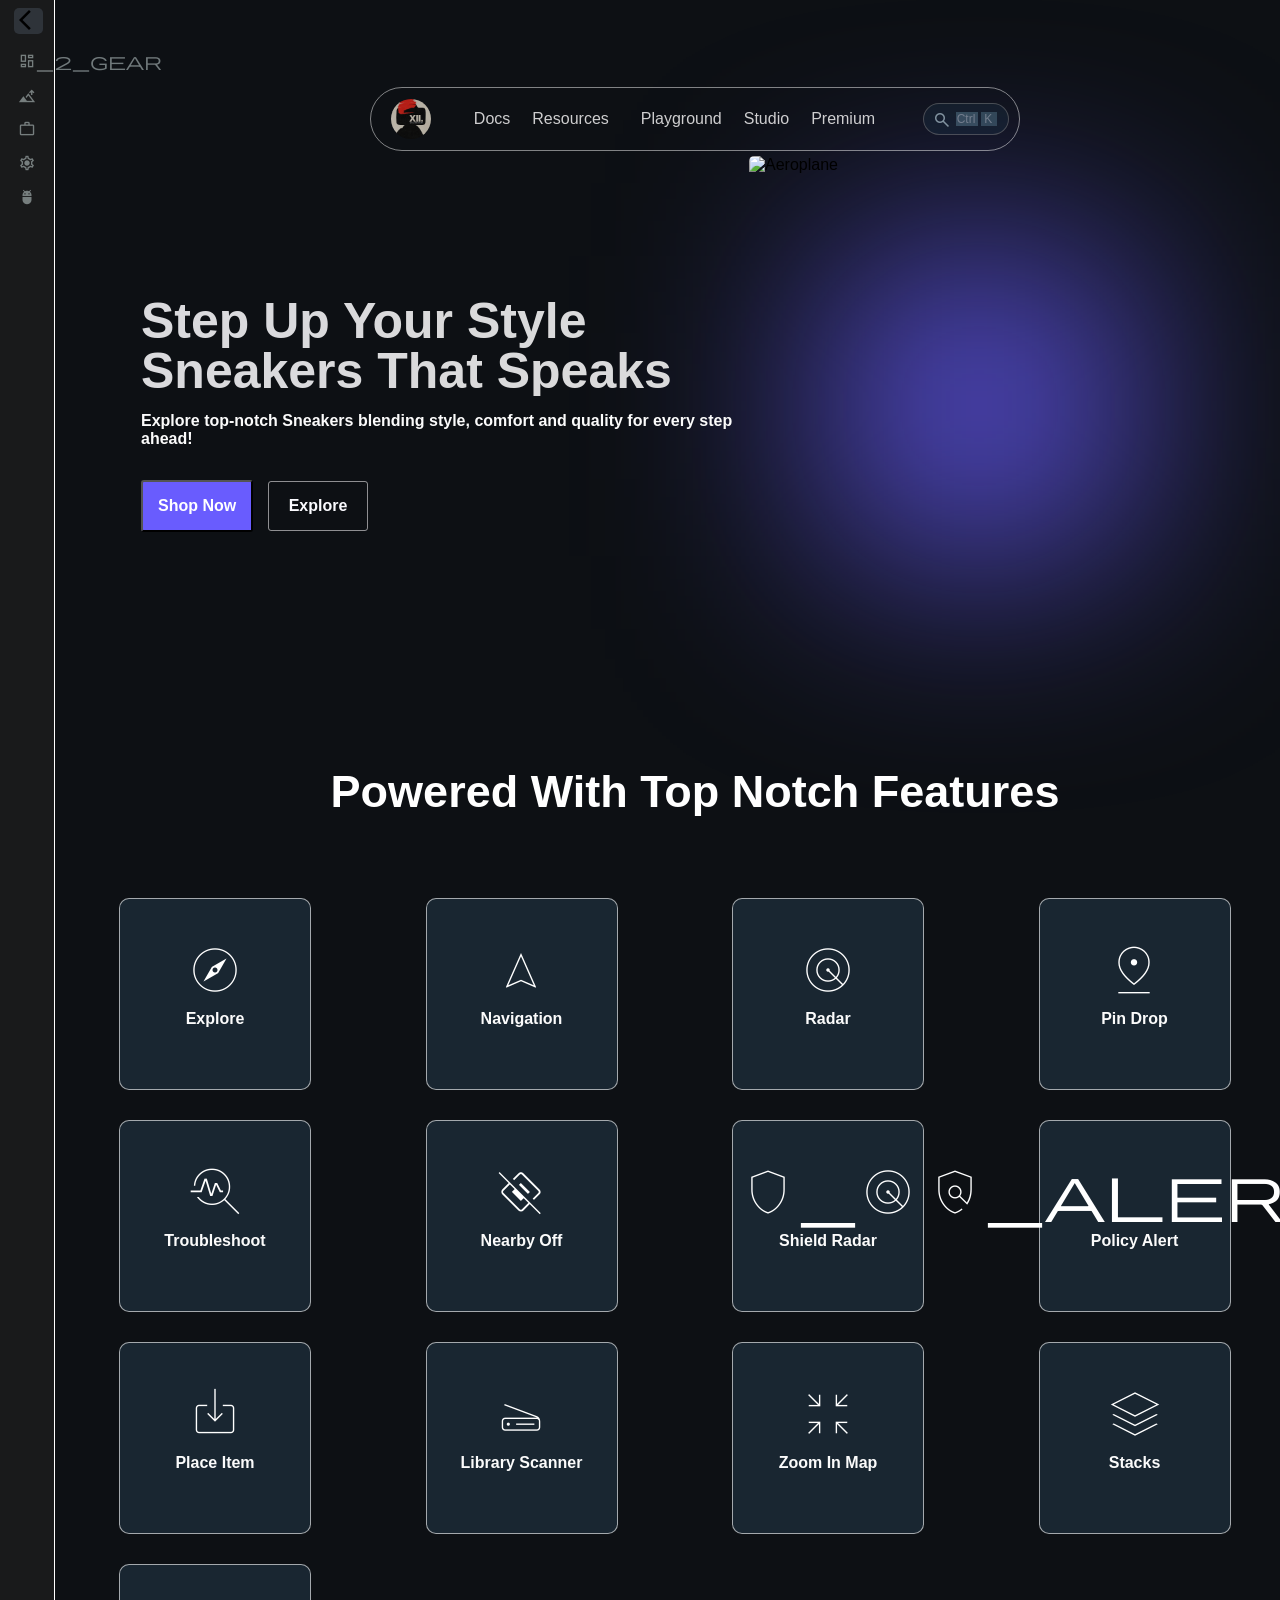
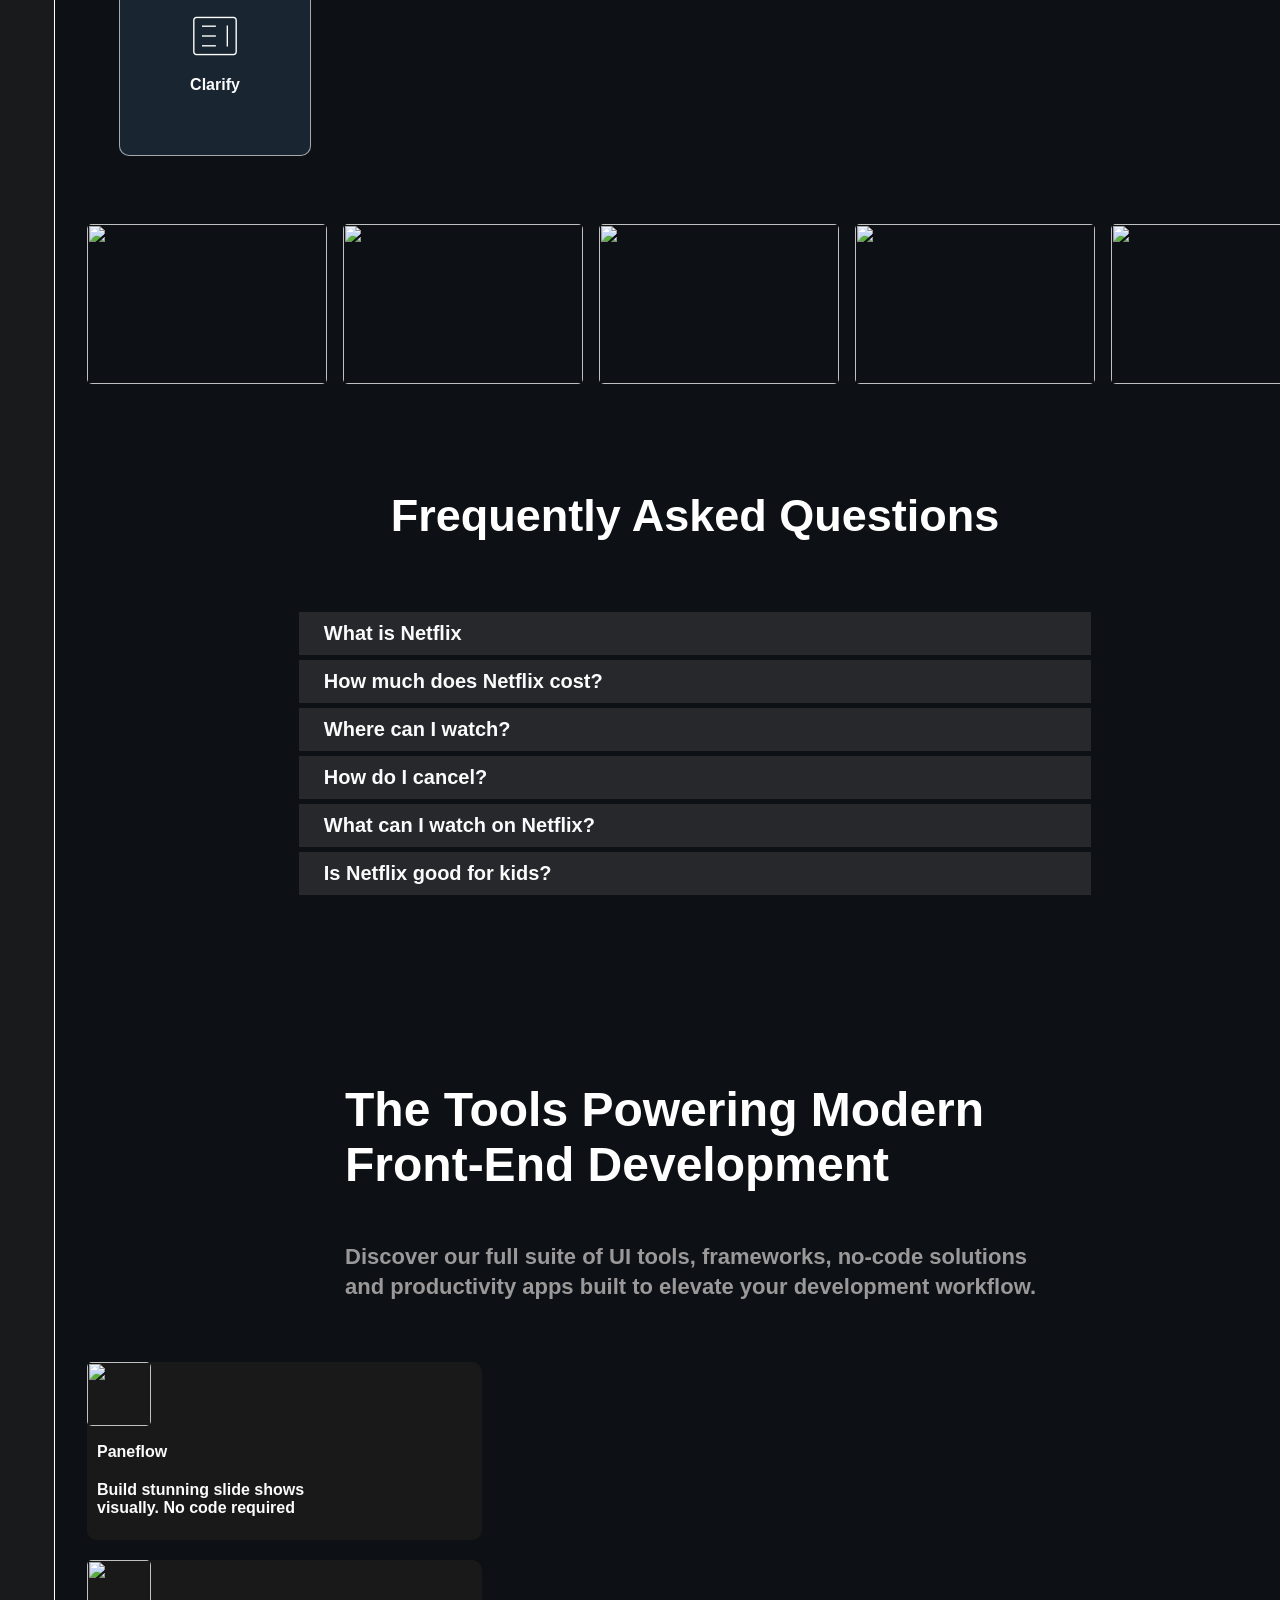
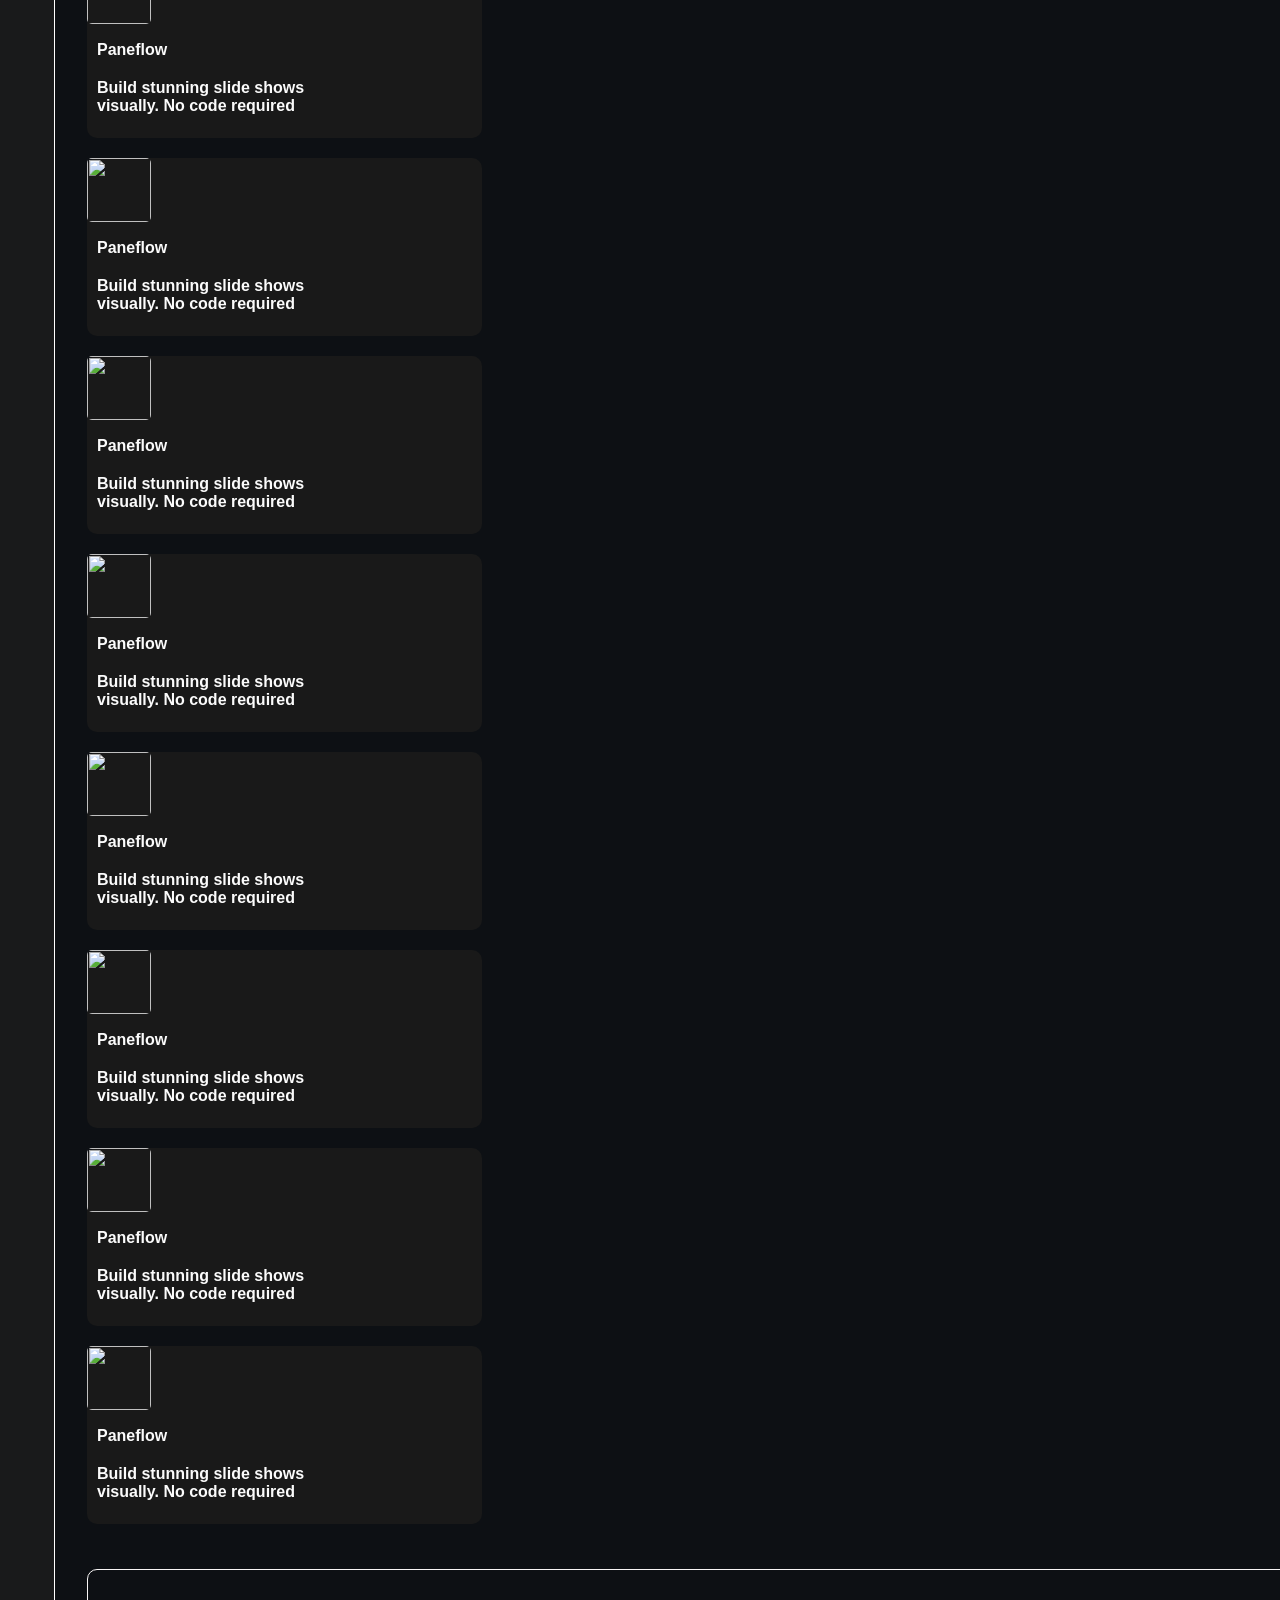
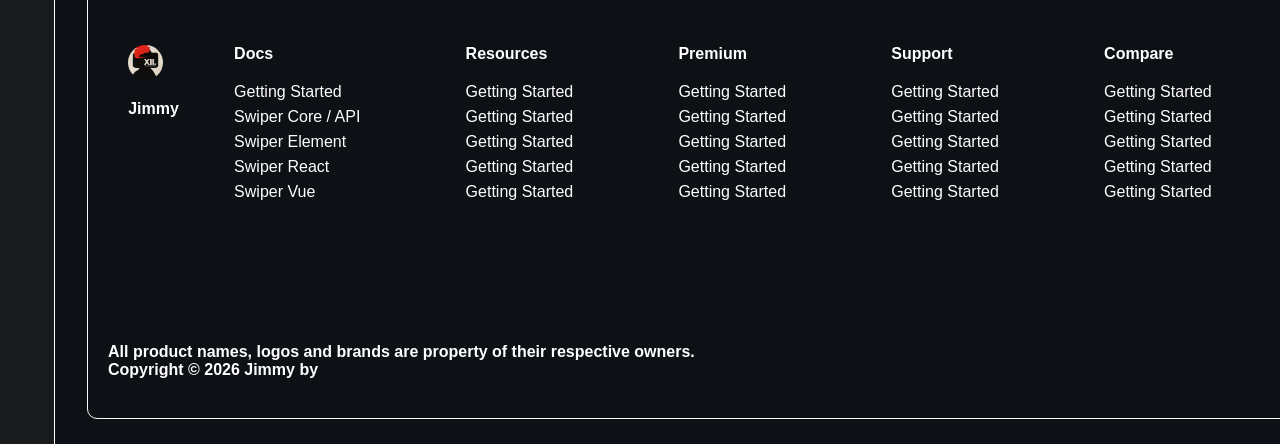
==== commit 0ed8310c: "Update index.html" ====
--- a/index.html
+++ b/index.html
@@ -27,7 +27,7 @@
 <aside class="sidebar">
 
   <header>
-<span class="logo">DarkCom</span>
+<span class="logo1">DarkCom</span>
 
 <button class="navy">
 <span class="material-symbols-outlined">
@@ -82,6 +82,7 @@
 
 </ul>
 
+  <!-- The display below the sidebar(HTML from JS) -->
 <aside class="sidebar2">
 
         <div id="sidebar-content">
@@ -90,45 +91,56 @@
 
     </aside>
 
-  
-
 </aside>
 
 
-<main class="content"></main>
-
-<div class="nav-conty">
+
+
+  
+<!-- Part 2: Major right -->
+<main class="main-content">
+
+<div class="middle-content">
+
+
+
 
 <!--Nav Menu-->
 
-<nav class="navbar">
-
-<div class="logo" title="home">
-  <a href="#"> <img class="logos" src="Assets/Images/img/channel1.webp" alt="logo"></a>
- 
-</div>
-
-<div hidden class="ham">
+<!-- Hamburger(outside the nav tag:  HIDDEN on desktop view-->
+<button class="ham">
 <span class="fes"></span>
 <span class="sec"></span>
 <span class="ted"></span>
-
-</div>
-
-
+</button>
+  
+ 
+<!--NAV BEGINS HERE--> 
+<nav class="navbar">
+<!-- Logo -->
+<div class="logo" title="home">
+  <a href="#"> <img class="logos" src="Assets/Images/img/channel1.webp" alt="logo"></a>
+</div>
+
+
+
+
+<!-- Navigation Links -->
 <ul class="navlinks">
+
 <li class="navlink active" title="Docs"><a href="index.html">Docs</a></li>
 <span class="conty">
   
 </span>
-<li class="navlink con" title="Resources"><a href="../Assets/Pages/about.html">Resources
+<li class="navlink con" title="Resources"><a href="Pages/about.html">Resources
 <span class="g-icon"><ion-icon name="chevron-down-outline"></ion-icon></span>
 
 </a></li>
-<li class="navlink" title="Playground"><a href="../Assets/Pages/contact.html">Playground</a></li>
-<li class="navlink" title="Studio"><a href="../Assets/Pages/services.html">Studio</a></li>
-<li class="navlink jack"title="Premium"><a href="../Assets/Pages/about.html">Premium</a>
-<ul class="droplinks">
+<li class="navlink" title="Playground"><a href="Pages/contact.html">Playground</a></li>
+<li class="navlink" title="Studio"><a href="Pages/services.html">Studio</a></li>
+<li class="navlink jack"title="Premium"><a href="Pages/about.html">Premium</a>
+<!-- Dropdown links -->
+  <ul class="droplinks">
   <li class="droplink" title="Capcom">
     <img class="dropimg" src="Assets/Icons/uiinitiative.svg" alt="Capcom" title="Capcom">
     Capcom
@@ -146,6 +158,8 @@
 </ul>
 
 
+
+<!-- Search Button -->
 <button title="Search" class="search-btn">
   <span id="search-icon" class="material-symbols-outlined">
 search
@@ -154,11 +168,14 @@
 <span class="ctrl">Ctrl</span>
 <span class="k">K</span>
 </span>
-
 </button>
-</nav>
-
+
+
+
+
+<!-- Search Input Screen Alert -->
 <div class="s-head">
+  <div class="search-modal">
   <span class="material-symbols-outlined">
 search
 </span>
@@ -166,17 +183,20 @@
 missing_controller
 </span>
 <input class="search-input" type="search" placeholder="Search Docs..."> 
-
-
-</div>
-
+  </div>
+</div>
+
+
+</nav>
 
 
 
 <!--Hero Section-->
+  
 <section class="hero">
 <header>
 
+  <!-- LEFT SIDE -->
 <div class="left">
 <h1 class="tag-line1">Step Up Your Style Sneakers That Speaks</h1>
 <p class="tag-line2">Explore top-notch Sneakers blending style, comfort and quality for every step ahead!</p>
@@ -188,6 +208,7 @@
 
 </div>
 
+  <!-- RIGHT SIDE -->
 <div class="right">
   <img src="Assets/Images/img/Plane1-removebg-preview.png" alt="Aeroplane" title="Aeroplane" class="autoRotat">
   <div class="bg-color"></div>
@@ -201,22 +222,25 @@
 
 
 
-  
-
-
-<div class="kards2">
+
+<!-- Box Kard Section -->
+
+<span class="kards2">
 
 <h2 class="kardp">
 Powered With Top Notch Features
 </h2>
 
-  <div class="box-wrap1a">
-
-    <div class="boxx">
+  <main class="box-wrapper">
+
+<!-- The grouping is just for clarity and separation, they are all boxes with icons inside the box-wrapper. Too many divs, I had to use nav tags to separate for clarity "Display:GRID"-->
+
+    
+<!-- 1st Box Group -->
+
+    <nav class="boxx">
       <div class="box-tag">
   
- 
-    
  <div class="xboxwrap">
           <div class="iconwrap">
             <span id="iconme" class="material-symbols-outlined">
@@ -227,11 +251,12 @@
 
       </div>
         </div>
-      </div>
-
-
-
-    <div class="boxx">
+      </nav>
+
+
+
+
+    <nav class="boxx">
       <div class="box-tag">
           
  <div class="xboxwrap">
@@ -244,8 +269,12 @@
 
       </div>
         </div>
-      </div>
-    <div class="boxx">
+      </nav>
+
+
+
+
+    <nav class="boxx">
       <div class="box-tag">
            
   <div class="xboxwrap">
@@ -258,11 +287,16 @@
 
       </div>
         </div>
-      </div>
-
-
-
-<div class="boxx"> <div class="box-tag">
+      </nav>
+
+
+
+
+
+
+
+<nav class="boxx"> 
+  <div class="box-tag">
              
   <div class="xboxwrap">
           <div class="iconwrap">
@@ -273,12 +307,13 @@
           </div>
 
       </div>
-        </div></div>
-
-
-
-
-<div class="boxx">
+        </div>
+      </nav>
+
+
+
+
+<nav class="boxx">
 
  <div class="box-tag">
             
@@ -292,17 +327,14 @@
 
       </div>
         </div>
-
-</div>
-
-
-
-
-    </div>
-
-  <div class="box-wrap2a">
-
-<div class="boxx">
+</nav>
+
+
+
+
+<!-- 2nd Box Group -->
+
+<nav class="boxx">
  <div class="box-tag">
             
   <div class="xboxwrap">
@@ -315,9 +347,13 @@
 
       </div>
         </div>
-
-</div>
-<div class="boxx">
+</nav>
+
+
+
+
+
+<nav class="boxx">
  <div class="box-tag">
           
   <div class="xboxwrap">
@@ -330,9 +366,12 @@
 
       </div>
         </div>
-
-</div>
-<div class="boxx">
+</nav>
+
+
+
+
+<nav class="boxx">
  <div class="box-tag">
          
   <div class="xboxwrap">
@@ -346,11 +385,11 @@
       </div>
         </div>
 
-</div>
-
-
-
-<div class="boxx">
+</nav>
+
+
+
+<nav class="boxx">
  <div class="box-tag">
             
   <div class="xboxwrap">
@@ -363,13 +402,14 @@
 
       </div>
         </div>
-
-</div>
-
-
-
-
-<div class="boxx">
+</nav>
+
+
+
+
+
+
+<nav class="boxx">
 
  <div class="box-tag">
              
@@ -383,13 +423,17 @@
 
       </div>
         </div>
-
-</div>
-  </div>
-
-  <div class="box-wrap3a">
-
-<div class="boxx">
+</nav>
+
+
+
+
+
+
+
+<!-- 3rd Box Group -->
+
+<nav class="boxx">
  <div class="box-tag">
             
   <div class="xboxwrap">
@@ -402,10 +446,13 @@
 
       </div>
         </div>
-
-</div>
-
-<div class="boxx">
+</nav>
+
+
+
+
+
+<nav class="boxx">
 
  <div class="box-tag">
            
@@ -419,12 +466,14 @@
 
       </div>
         </div>
-
-</div>
-
-
-
-<div class="boxx">
+</nav>
+
+
+
+
+
+
+<nav class="boxx">
 
  <div class="box-tag">
            
@@ -438,14 +487,14 @@
 
       </div>
         </div>
-
-
-</div>
-  </div>
-
-
-
-  </div>
+</nav>
+ 
+
+  </main>
+
+    </span >
+
+
 
 
 
@@ -585,172 +634,162 @@
 
 
 
+
 <!-- Cards -->
 
 
-
-<div class="kards">
-
-
-<div class="topwrap">
-  <h2 class="tophead">The Tools Powering Modern Front-End Development</h2>
-</div>
-<div class="lowrap"><p class="lowhead">Discover our full suite of UI tools, frameworks, no-code solutions and productivity apps built to elevate your development workflow.</p></div>
-
-
-  <div class="box-wrap1">
-
-
-    <div class="box">
-      <div class="box-tag">
-        <img class="pic-log" src="Assets/Icons/paneflow.svg" alt="">     
- <div class="log-tag">
-          <div class="tagwrap">
-            <p>Paneflow</p>
-          <p>Build stunning slide shows visually. No code required</p>
-          </div>
-
-      </div>
-        </div>
-      </div>
-
-
-
-<div class="box"> <div class="box-tag">
-        <img class="pic-log" src="Assets/Icons/swiper-studio-logo.svg" alt="">     
- <div class="log-tag">
-          <div class="tagwrap">
-            <p>Paneflow</p>
-          <p>Build stunning slide shows visually. No code required</p>
-          </div>
-
-      </div>
-        </div></div>
-
-
-
-
-<div class="box">
-
- <div class="box-tag">
-        <img class="pic-log" src="Assets/Icons/uiinitiative.svg" alt="">     
- <div class="log-tag">
-          <div class="tagwrap">
-            <p>Paneflow</p>
-          <p>Build stunning slide shows visually. No code required</p>
-          </div>
-
-      </div>
-        </div>
-
-</div>
-
-    </div>
-
-  <div class="box-wrap2">
-
-<div class="box">
- <div class="box-tag">
-        <img class="pic-log" src="Assets/Icons/t0ggles.svg" alt="">     
- <div class="log-tag">
-          <div class="tagwrap">
-            <p>Paneflow</p>
-          <p>Build stunning slide shows visually. No code required</p>
-          </div>
-
-      </div>
-        </div>
-
-</div>
-
-
-
-<div class="box">
- <div class="box-tag">
-        <img class="pic-log" src="Assets/Icons/startpagehq.svg" alt="">     
- <div class="log-tag">
-          <div class="tagwrap">
-            <p>Paneflow</p>
-          <p>Build stunning slide shows visually. No code required</p>
-          </div>
-
-      </div>
-        </div>
-
-</div>
-
-
-
-
-<div class="box">
-
- <div class="box-tag">
-        <img class="pic-log" src="Assets/Icons/cladd.svg" alt="">     
- <div class="log-tag">
-          <div class="tagwrap">
-            <p>Paneflow</p>
-          <p>Build stunning slide shows visually. No code required</p>
-          </div>
-
-      </div>
-        </div>
-
-</div>
+<section>
+  
+
+
+  <div class="topwrap">
+    <h2 class="tophead">The Tools Powering Modern Front-End Development</h2>
   </div>
-
-  <div class="box-wrap3">
-
-<div class="box">
- <div class="box-tag">
-        <img class="pic-log" src="Assets/Icons/framework7.svg" alt="">     
- <div class="log-tag">
-          <div class="tagwrap">
-            <p>Paneflow</p>
-          <p>Build stunning slide shows visually. No code required</p>
-          </div>
-
-      </div>
-        </div>
-
-</div>
-
-<div class="box">
-
- <div class="box-tag">
-        <img class="pic-log" src="Assets/Icons/konsta.svg" alt="">     
- <div class="log-tag">
-          <div class="tagwrap">
-            <p>Paneflow</p>
-          <p>Build stunning slide shows visually. No code required</p>
-          </div>
-
-      </div>
-        </div>
-
-</div>
-
-
-
-<div class="box">
-
- <div class="box-tag">
-        <img class="pic-log" src="Assets/Icons/paneflow.svg" alt="">     
- <div class="log-tag">
-          <div class="tagwrap">
-            <p>Paneflow</p>
-          <p>Build stunning slide shows visually. No code required</p>
-          </div>
-
-      </div>
-        </div>
-
-
-</div>
+  
+  <div class="lowrap"><p class="lowhead">Discover our full suite of UI tools, frameworks, no-code solutions and productivity apps built to elevate your development workflow.</p></div>
+  
+  
+
+
+  <div class="kards">
+  
+  
+  <!-- Group 1 -->
+  
+      <div class="box">
+      
+    <img class="pic-log" src="Assets/Icons/paneflow.svg" alt="">     
+   
+            <div class="tagwrap">
+              <p class="pan">Paneflow</p>
+            <p>Build stunning slide shows visually. No code required</p>
+            </div>
+  
+        
+          </div>
+      
+  
+  
+  
+  <div class="box"> 
+     <img class="pic-log" src="Assets/Icons/swiper-studio-logo.svg" alt="">     
+   
+            <div class="tagwrap">
+              <p class="pan">Paneflow</p>
+            <p>Build stunning slide shows visually. No code required</p>
+            </div>
+  
+        </div>
+  
+  
+  
+  
+  <div class="box">
+   <img class="pic-log" src="Assets/Icons/swiper-logo.svg" alt="">     
+   
+            <div class="tagwrap">
+              <p class="pan">Paneflow</p>
+            <p>Build stunning slide shows visually. No code required</p>
+            </div>
+  
   </div>
-
-
-
+  
+  
+  
+  
+  
+  <!-- Group 2 -->
+  
+  
+  <div class="box">
+  
+   <img class="pic-log" src="Assets/Icons/t0ggles.svg" alt="">     
+   
+            <div class="tagwrap">
+              <p class="pan">Paneflow</p>
+            <p>Build stunning slide shows visually. No code required</p>
+            </div>
+  
+  
   </div>
+  
+  
+  
+  <div class="box">
+   <img class="pic-log" src="Assets/Icons/framework7.svg" alt="">     
+   
+            <div class="tagwrap">
+              <p class="pan">Paneflow</p>
+            <p>Build stunning slide shows visually. No code required</p>
+            </div>
+  
+  </div>
+  
+  
+  
+  
+  <div class="box">
+   <img class="pic-log" src="Assets/Icons/startpagehq.svg" alt="">     
+   
+            <div class="tagwrap">
+              <p class="pan">Paneflow</p>
+            <p>Build stunning slide shows visually. No code required</p>
+            </div>
+  
+  </div>
+  
+  
+  
+  
+  
+  
+  <!-- Group 3 -->
+  
+  <div class="box">
+   <img class="pic-log" src="Assets/Icons/konsta.svg" alt="">     
+   
+            <div class="tagwrap">
+              <p class="pan">Paneflow</p>
+            <p>Build stunning slide shows visually. No code required</p>
+            </div>
+  
+  
+  </div>
+  
+  
+  
+  <div class="box">
+  
+   <img class="pic-log" src="Assets/Icons/cladd.svg" alt="">     
+   
+            <div class="tagwrap">
+              <p class="pan">Paneflow</p>
+            <p>Build stunning slide shows visually. No code required</p>
+            </div>
+  
+  
+  </div>
+  
+  
+  
+  <div class="box">
+    <img class="pic-log" src="Assets/Icons/uiinitiative.svg" alt="">     
+   
+            <div class="tagwrap">
+              <p class="pan">Paneflow</p>
+            <p>Build stunning slide shows visually. No code required</p>
+            </div>
+  
+  </div>
+  
+  
+  
+  
+  
+  
+</div>
+  
+</section>
 
 
 
--- a/Assets/CSS/style.css
+++ b/Assets/CSS/style.css
@@ -1,4 +1,8 @@
 
+.app {
+  display: flex;
+   flex: 1 1 auto;
+}
 
 
 header {
@@ -8,8 +12,14 @@
   transition: all 0.3s ease;
 }
 
+.sidebar.open header {
+  justify-content: space-between;
+  padding-right: 10px;
+  margin-left: 40px;
+}
+
 .sidebar {
-  width: 250px;
+  width: 55px;
   background-color: #191a1b;
   border-right: 1px solid #fff;
   height: 100%;
@@ -23,14 +33,21 @@
 
 /* drag-to-open */
 
-.sidebar.collapsed {
-  width: 55px;
-}
-
-.sidebar.collapsed .sidelink .label {
-  display: none;
+.sidebar.open {
+  width: 250px;
+}
+.sidebar .sidelink .label {
+ display: none;
   /* opacity: 0; */
   pointer-events: none;
+}
+
+
+.sidebar.open .sidelink .label {
+
+  display:flex;
+  /* opacity: 0; */
+  pointer-events: non;
 }
 
 .sidelink .label {
@@ -43,39 +60,65 @@
   margin-top: 10px;
 }
 
-.sidebar.collapsed .logo {
+.sidebar.open .logo {
+  display: block;
+}
+
+
+.logo1{
+  color: white;
+
+}
+
+ .sidebar .logo1{
   opacity: 0;
 }
+
+.sidebar.open .logo1{
+  opacity: 1;
+}
+
+
+
 
 .navy {
   margin-top: 8px;
   background-color: #363e46b6;
   border: none;
-  padding-left: 10px;
+  padding-left: 5px;
+  padding-right: 0px;
   transition: transform 0.2s ease;
   border-radius: 5px;
-  margin-left: 140px;
+  margin-left: -2px;
   font-size: 10px;
 }
+
+.sidebar .navy{
+margin-left: -65px;
+
+}
+
+#navy-icon{
+font-size: 20px;
+padding: 1px;
+
+
+}
+
 .navy:hover {
   color: white;
-}
-
-.sidebar.collapsed .navy {
+  background-color: #050606;
+  margin-right: 2px;
+}
+
+.sidebar.open .navy {
   transform: rotate(180deg);
   margin-left: -70px;
 }
 
-.contyyy .main-content {
-  flex: 1;
-  padding: 20px;
-}
-
-.contyyy {
-  display: flex;
-}
-
-.sidelinks {
+
+
+.sidelinks{
   display: flex;
   flex-direction: column;
   align-items: flex-start;
@@ -86,11 +129,11 @@
   transition: all 0.3s ease;
 }
 
-.sidebar.collapsed .sidelinks {
+.sidebar.open .sidelink {
   margin-left: -5px;
 }
 .label {
-  margin-top: 20px;
+  margin-top: 0px;
   margin-left: 7px;
 }
 
@@ -103,21 +146,26 @@
   display: flex;
   align-items: center;
   justify-content: space-around;
+  
 }
 
 .sidelink a {
   padding: 8px 8px;
-  padding-right: 70px;
+  padding-right: px;
   list-style: none;
   text-decoration: none;
   color: #d5e2e27f;
   font-weight: 500;
   font-family: inter;
   transition: all 0.3s;
-}
-
-.sidebar.collapsed .sidelink a {
+  display: flex;
+  align-items: center;
+  justify-content: space-between;
+}
+
+.sidebar.open .sidelink a {
   padding: 10px;
+  padding-right: 110px;
 }
 
 .sidelink:hover a {
@@ -127,15 +175,33 @@
   margin-left: 3px;
 }
 
+
+.sidebar2{
+margin-top: 50px;
+margin-left: 10px;
+border: 1px solid #ffffff9a;
+margin-right: 15px;
+display: none;
+
+}
+
+.sidebar2.open{
+  display: block;
+}
+
+
+
+
 /* Navbar */
 
-.nav-conty {
+.middle-content {
   margin-top: 72px;
   display: flex;
   flex-direction: column;
   align-items: center;
   align-self: center;
   width: 100vw;
+  min-width:0;
 }
 
 .logos {
@@ -146,13 +212,23 @@
   margin-top: -10px;
 }
 
+
+.logo {
+  color: white;
+  margin-left: 0px;
+  margin-top: 10px;
+}
+
+
+
+
 .navbar {
-  background-color: #19344e66;
-  display: flex;
-  align-items: center;
-  justify-content: space-around;
-  height: 64px;
-  max-width: 650px;
+  background-color:transparent;
+  display:flex;
+  align-items: center;
+  justify-content: space-between;
+  height: 64px; 
+  max-width:650px;
   border: 1px solid #ffffff9a;
   opacity: 80%;
   z-index: 999;
@@ -161,17 +237,23 @@
   margin-bottom: 0px;
   position: sticky;
   top: 15px;
-}
+  min-width:0;
+  position: relative;
+ 
+}
+
 
 .navlinks {
   display: flex;
   justify-content: center;
   align-items: center;
-  padding: px px;
-  margin: px px;
   position: relative;
   white-space: nowrap;
   transition: 0.3s ease;
+  margin-left: 15px;
+
+
+ 
 }
 
 .con:hover .g-icon {
@@ -188,10 +270,14 @@
 
 .navlink {
   list-style: none;
-  margin-left: px;
-  padding: 12px 12px;
+  margin-right:20px;
+  padding: px 12px;
   border: 1px solid transparent;
-}
+  white-space: nowrap;
+  
+}
+
+
 a {
   text-decoration: none;
   color: rgb(255, 254, 254);
@@ -207,7 +293,6 @@
   position: absolute;
   border-radius: 8px;
   display: none;
-  padding: px px;
   margin-left: -45px;
   transition: all 0.3s ease;
 }
@@ -234,11 +319,13 @@
   color: rgb(252, 248, 248);
 }
 
+
 .droplink:hover {
   background-color: #11121a;
   border-radius: 8px;
   color: #4885c4;
 }
+
 
 .jack:hover .droplinks {
   display: block;
@@ -270,22 +357,46 @@
   border-radius: 5px;
 }
 
+
+
 .s-head {
-  height: 50px;
-  width: 560px;
-  background-color: #fffffffc;
-  border-radius: 10px;
-  margin-top: 70px;
-  display: none;
-   position: absolute;
+     position:fixed;
+    inset:0;
+    background:rgba(36, 36, 36, 0.556);
+
+    display:flex;
+    justify-content:center;
+    align-items:flex-start;
+
+    padding-top:100px;
+
+    opacity:0;
+    visibility:hidden;
+
+    transition:.2s;
+
+    z-index:9999;
 }
 
 .s-head.active {
   display: flex;
   align-items: center;
   justify-content: center;
-  
-}
+
+
+     opacity:1;
+    visibility:visible;
+  
+}
+
+.search-modal{
+    width:min(650px,90%);
+    background:#fffcfc;
+    border-radius:12px;
+    padding:20px;
+    box-shadow:0 10px 30px rgba(0,0,0,.4);
+}
+
 
 input::placeholder {
   padding-left: 200px;
@@ -325,9 +436,19 @@
   color: #9eb3bf;
 }
 
-.ham {
-  display: none;
-}
+
+
+
+.ham{
+  background-color: transparent;
+  border: none;
+display: non;
+margin-left: 500px;
+margin-top: -50px;
+display: none;
+
+}
+
 
 .fes,
 .sec,
@@ -486,24 +607,37 @@
   border: 1px solid #fffdfd;
 }
 
+
+
+
 /* Cards2 */
 
 .kards2 {
+  max-width: 90%;
   width: 1216px;
-  height: 900px;
+  height: auto;
   display: inline;
   animation: appearxx linear;
   animation-timeline: view();
   animation-range: entry 0;
-
-  
-}
-
-
-
-
-
-
+  flex-wrap: wrap;
+
+  
+}
+
+
+
+
+.box-wrapper{
+display: grid;
+grid-template-columns: 1fr 1fr 1fr 1fr;
+gap: 10px;
+width: 1216px;
+height: auto;
+
+
+}
+/*
 .box-wrap1a {
   display: flex;
   justify-content: center;
@@ -530,6 +664,8 @@
   height: 178px;
 }
 
+
+*/
 .boxx {
   height: 192px;
   width: 192px;
@@ -718,7 +854,7 @@
 /* Faq */
 
 .faq-conty {
-  height: 800px;
+  height: 600px;
   width: 100%;
   background-color: #0D1014;
   display: flex;
@@ -735,11 +871,11 @@
   font-size: 45px;
   color: #ffffff;
   margin-bottom: 70px;
-  margin-top: -250px;
+  margin-top: -80px;
 }
 
 .ques {
-  background-color: #26282B;
+  background-color:#26282B;
   padding: 10px 25px;
   font-size: 20px;
   display: flex;
@@ -749,11 +885,11 @@
 }
 
 .ques:hover {
-  background-color: #0D1014;
+  background-color:#0D1014;
 }
 
 .ans {
-  max-height: 0;
+  max-height:0;
   overflow: hidden;
   transition: max-height 0.3s ease-in-out;
 }
@@ -765,6 +901,12 @@
   border-top: 1px solid #03070b;
 }
 
+
+.faq.active .ans{
+  max-height: 300px;
+  
+}
+
 .faqy {
   color: #ffffff;
   font-weight: 900;
@@ -776,6 +918,15 @@
   align-items: center;
   justify-content: center;
   gap: 5px;
+}
+
+.faqy.active {
+  transform: rotate(45deg);
+
+}
+
+.faqy{
+  transition: all .5s;
 }
 
 /* Cards */
@@ -1003,6 +1154,449 @@
 
 
 
+
+/* MEDIA QUERIES */
+
+@media(max-width: 450px){
+
+.navbar{
+  display: none;
+  align-items: flex-start;
+  justify-content: left;
+  gap: 20px;
+flex-direction: column;
+background-color:hsla(205, 72%, 7%, 0.836);
+align-items: flex-start;
+border-radius: 0;
+position: absolute;
+height: 100%;
+width: 350px;
+top: 0;
+right: 0;
+padding: 1rem 1rem;
+box-shadow: 0 10px 10px rgba(0, 0, 0, 0.5);
+ backdrop-filter:blur(10px);
+ margin: auto;
+ z-index: 2;
+ margin-right: -100px;
+
+}
+
+.navbar.active{
+display: block;
+
+}
+
+.ham{
+padding: 10px 10px;
+padding-left: 1080px;
+margin-top: -30px;
+padding-top: -50px;
+z-index: 999;
+
+}
+
+/* kards Box Sector */
+
+.box-wrapper{
+  display: grid;
+  grid-template-columns: 1fr;
+  gap: 5px;
+  margin-left: 70px;
+}
+
+
+.kards2 {
+    padding: 2rem .8rem;
+  }
+
+  .kardp {
+    font-size: 1.5rem;
+    margin-bottom: 1.5rem;
+    margin-left: -8px;
+  
+  }
+
+  .box-tag {
+    padding: 1rem;
+  }
+
+  #iconme {
+    font-size: 2.2rem;
+  }
+
+  .iconwrap p {
+    font-size: .95rem;
+  }
+
+
+
+
+
+
+
+.logo{
+margin-top: 25px;
+
+}
+
+
+.navbar.active{
+
+  display: block;
+}
+
+.navlinks{
+  display: block;
+  gap: 20px;
+
+}
+
+.right img{
+  height: 300px;
+  width: 300px;
+}
+
+.navlink {
+  margin-bottom: 20px;
+  
+}
+
+.con a{
+  padding-bottom: 20px;
+}
+.navlinks.active{
+
+margin-top: 30px;
+margin-bottom: 30px;
+
+
+}
+
+
+
+.navlink.con{
+  padding-bottom: 0;
+  margin-bottom: 0;
+}
+.navlinks a{
+
+  
+  margin-bottom: 0;
+  display: flex;
+  justify-content: start;
+  align-items: center;
+}
+
+
+
+ .main-content .middle-content .ham {
+    display: block;
+    z-index: 20;
+    margin-top: -45px;
+    margin-left: 150px;
+  
+  }
+
+.ham{
+  display: none;
+     z-index: 100;
+    margin-top: -50px;
+    margin-right: 20px;
+    
+  }
+.ham.active{
+display: block;
+
+}
+
+
+
+
+.tag-line1{
+font-size: 18px;
+
+}
+
+.tag-line2{
+font-size: 15px;
+
+}
+
+.btn{
+padding:5px 5px;
+font-size:10px;
+}
+
+.btn.btn.outlined{
+padding-left: 10px;
+padding-right: 10px;
+font-size:10px ;
+}
+
+.search-input{
+  width: 350px;
+  right: 0;
+}
+
+.s-head{
+  display: flex;
+
+}
+
+.search-btn{
+  margin-left: 15px;
+}
+
+
+.kardp{
+font-size: 20px;
+
+}
+
+
+.kards2{
+  width: 100%;
+}
+
+
+.navbar.active .navlinks.active{
+
+  display: block;
+}
+
+ 
+
+
+  .logos{
+  height: 25px;
+  width: 25px;
+  border-radius: 50%;
+  margin-top: -8px;
+  margin-left:13px;
+}
+
+
+
+}
+
+
+
+@media(max-width: 650px){
+
+.navbar{
+  display: none;
+  align-items: flex-start;
+  justify-content: left;
+  gap: 20px;
+flex-direction: column;
+background-color:hsla(205, 72%, 7%, 0.836);
+align-items: flex-start;
+border-radius: 0;
+position: absolute;
+height: 100%;
+width: 350px;
+top: 0;
+right: 0;
+padding: 1rem 1rem;
+box-shadow: 0 10px 10px rgba(0, 0, 0, 0.5);
+ backdrop-filter:blur(10px);
+ margin: auto;
+ z-index: 2;
+ margin-right: -100px;
+
+}
+
+.navbar.active{
+display: block;
+
+}
+
+.ham{
+padding: 10px 10px;
+padding-left: 180px;
+margin-top: -30px;
+padding-top: -50px;
+z-index: 999;
+
+}
+
+
+
+/* Box Kards Sector */
+
+
+  .box-wrapper {
+    grid-template-columns: repeat(2, 1fr);
+    gap: 1rem;
+  }
+
+  .box-tag {
+    padding: 1.2rem;
+  }
+
+  #iconme {
+    font-size: 2.5rem;
+  }
+
+
+
+
+
+.logo{
+margin-top: 25px;
+
+}
+
+
+.navbar.active{
+
+  display: block;
+}
+
+.navlinks{
+  display: block;
+  gap: 20px;
+
+}
+
+.right img{
+  height: 300px;
+  width: 300px;
+}
+
+.navlink {
+  margin-bottom: 20px;
+  
+}
+
+.con a{
+  padding-bottom: 20px;
+}
+.navlinks.active{
+
+margin-top: 30px;
+margin-bottom: 30px;
+
+
+}
+
+
+
+.navlink.con{
+  padding-bottom: 0;
+  margin-bottom: 0;
+}
+.navlinks a{
+
+  
+  margin-bottom: 0;
+  display: flex;
+  justify-content: start;
+  align-items: center;
+}
+
+
+
+ .main-content .middle-content .ham {
+    display: block;
+    z-index: 20;
+    margin-top: -45px;
+    margin-left: 150px;
+  
+  }
+
+.ham{
+  display: none;
+     z-index: 100;
+    margin-top: -50px;
+    margin-right: 20px;
+    
+  }
+.ham.active{
+display: block;
+
+}
+
+
+
+
+.tag-line1{
+font-size: 18px;
+
+}
+
+.tag-line2{
+font-size: 15px;
+
+}
+
+.btn{
+padding:5px 5px;
+font-size:10px;
+}
+
+.btn.btn.outlined{
+padding-left: 10px;
+padding-right: 10px;
+font-size:10px ;
+}
+
+.search-input{
+  width: 350px;
+  right: 0;
+}
+
+.s-head{
+  display: flex;
+
+}
+
+.search-btn{
+  margin-left: 15px;
+}
+
+
+.kardp{
+font-size: 20px;
+
+}
+
+
+.kards2{
+  width: 100%;
+}
+
+
+.navbar.active .navlinks.active{
+
+  display: block;
+}
+
+ 
+
+
+  .logos{
+  height: 25px;
+  width: 25px;
+  border-radius: 50%;
+  margin-top: -8px;
+  margin-left:13px;
+}
+
+
+
+
+
+}
+
+
+
+
+
+/* Animations */
+
+
 @keyframes appearxx {
   from {
     opacity: 0;
@@ -1054,6 +1648,40 @@
 
 
 
+
+
+@view-transition {
+  navigation: auto;
+}
+
+::view-transition-group(root){
+animation-duration: 1s;
+animation-timing-function: ease;
+
+}
+
+::view-transition-old(root){
+  animation-name: slide-out;
+}
+
+::view-transition-new(root) {
+  animation-name: slide-in;
+}
+
+@keyframes slide-out {
+to{
+  translate:-100vw;
+}
+ 
+}
+
+@keyframes slide-in {
+from{
+  translate:100vw;
+}
+ 
+}
+
 /*
 
 @keyframes slide {
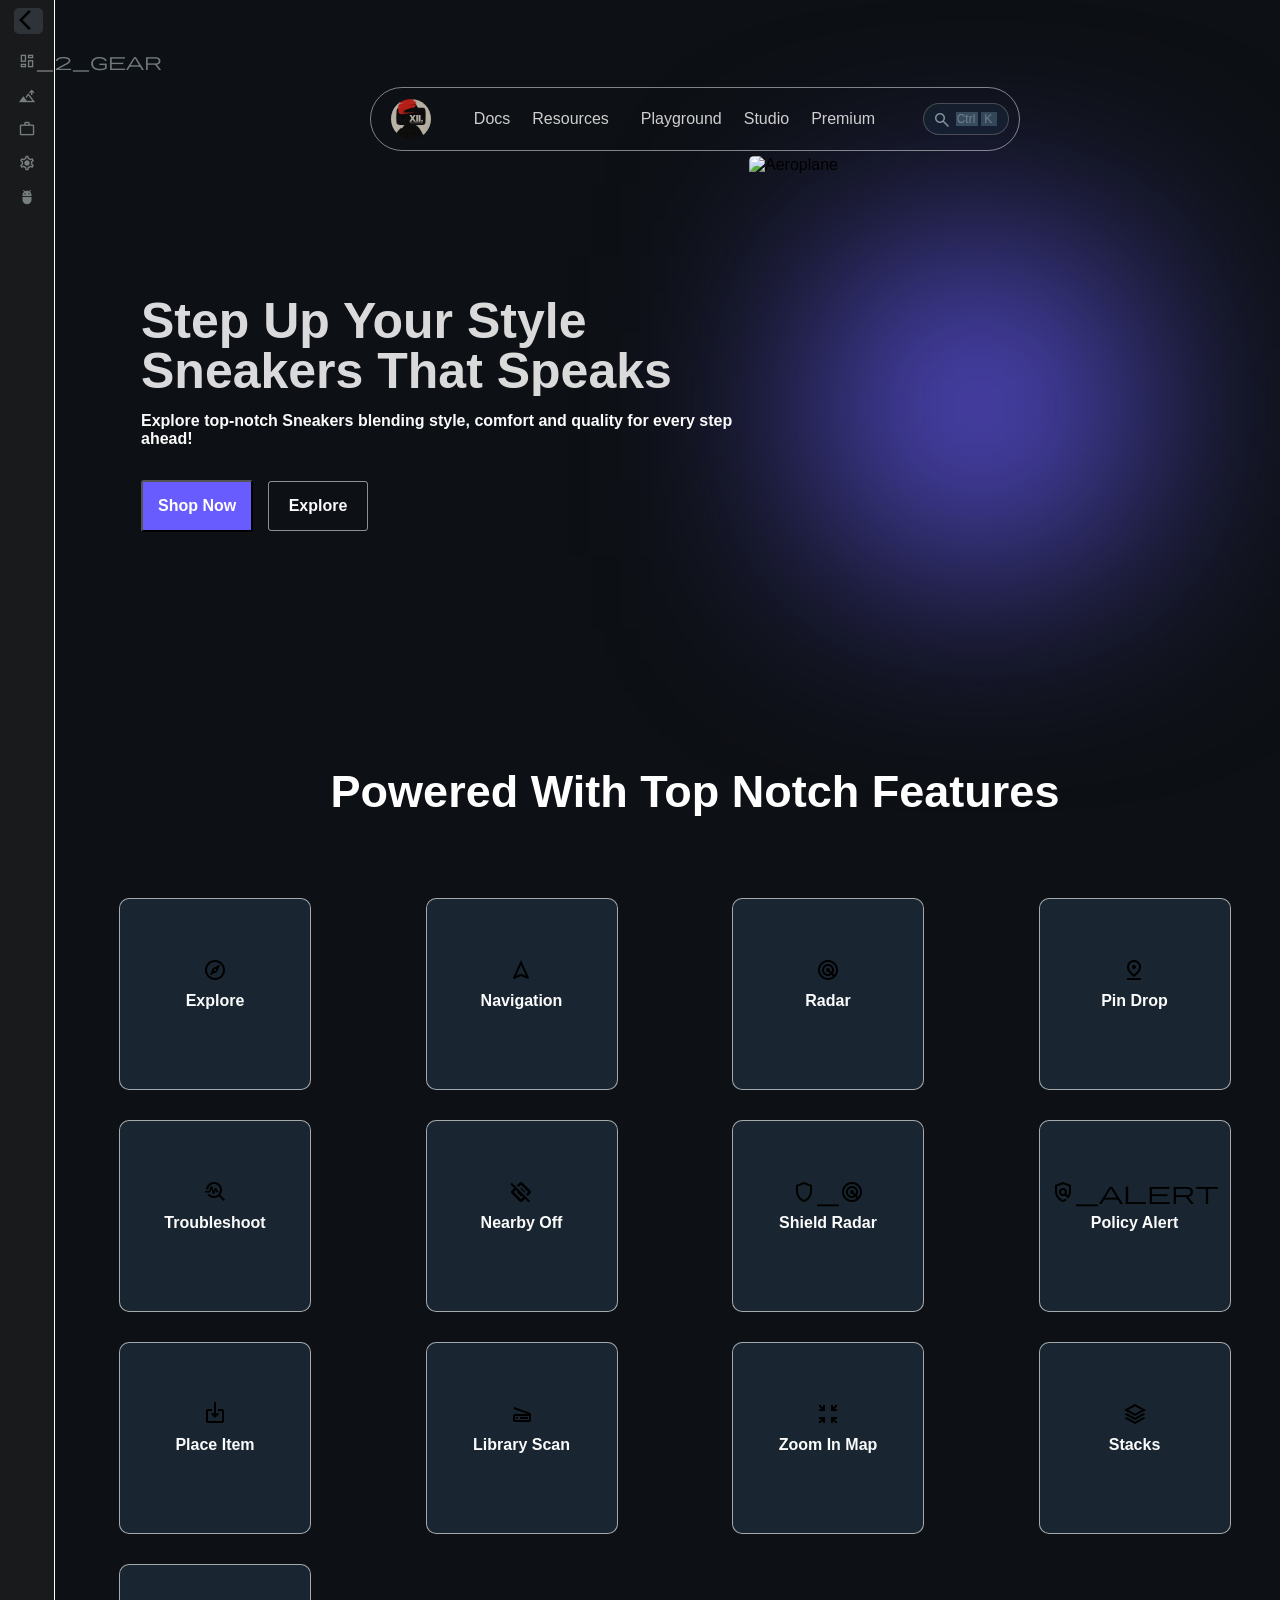
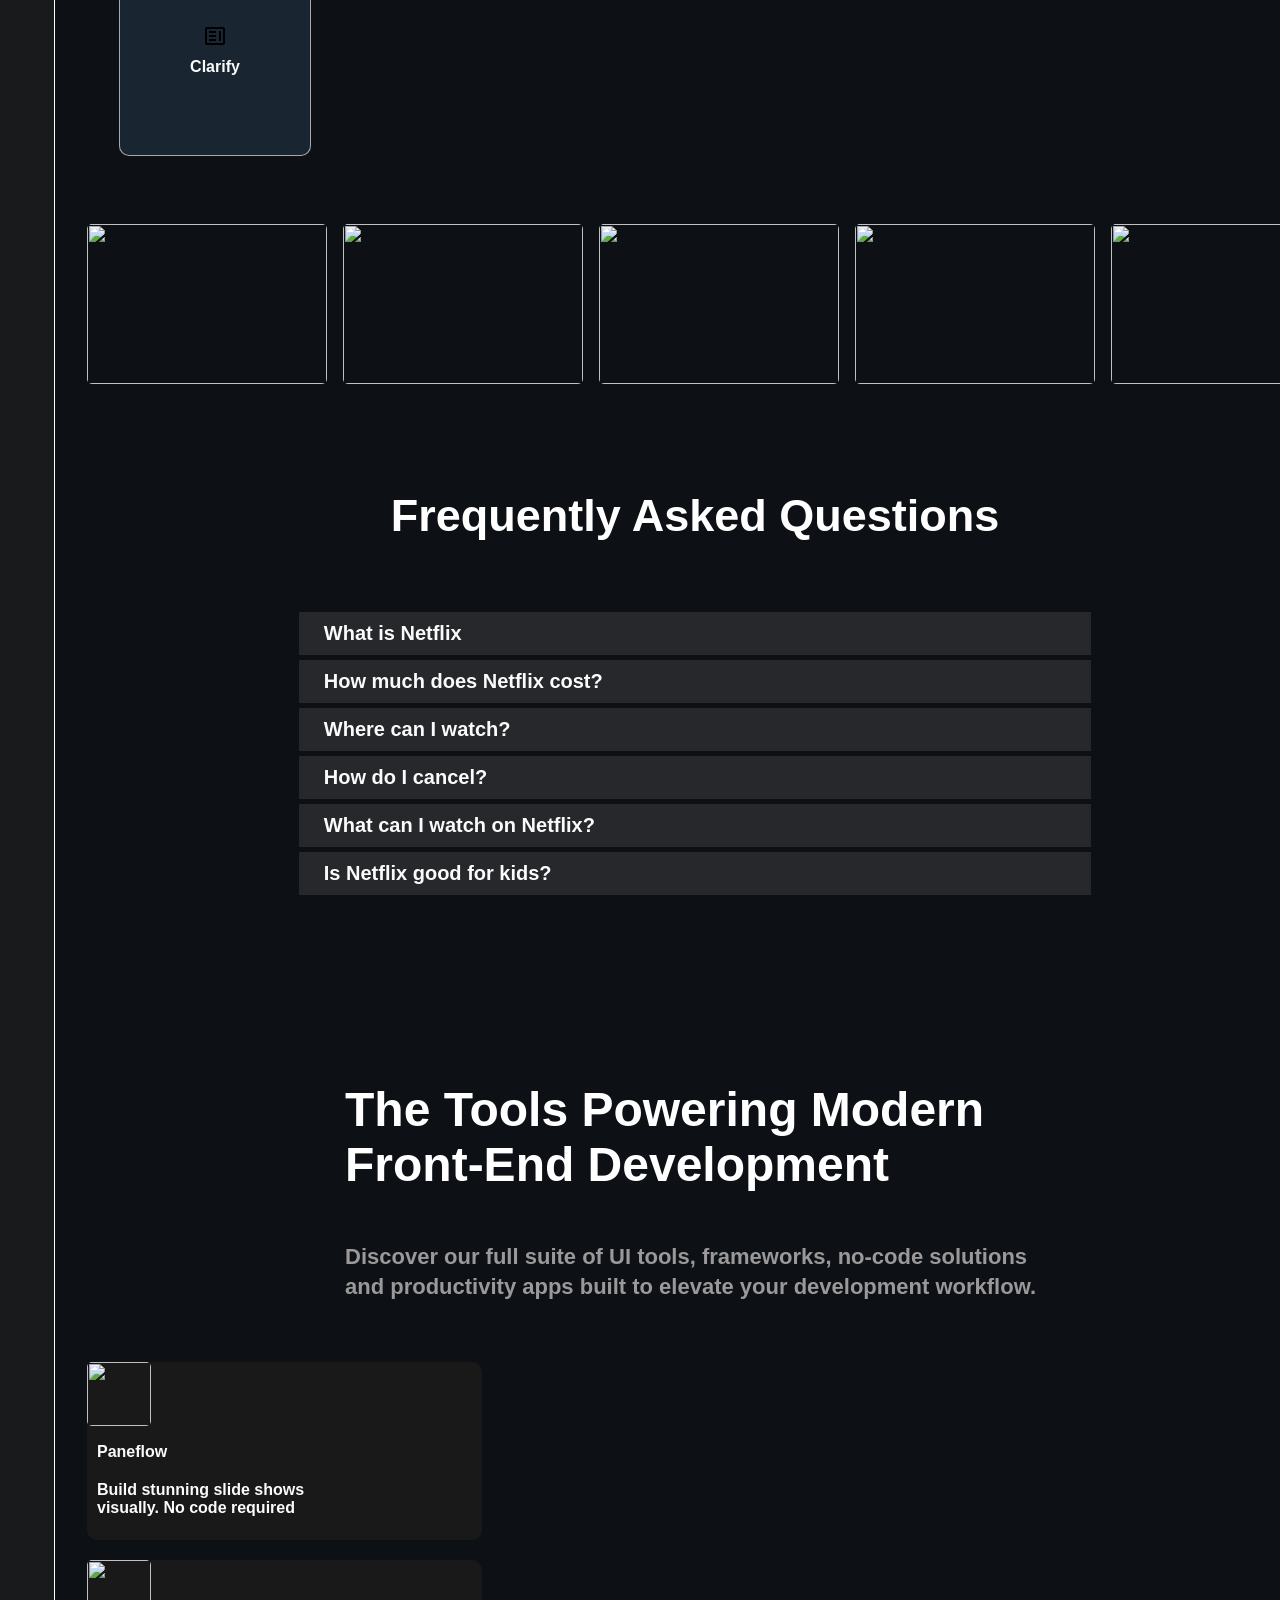
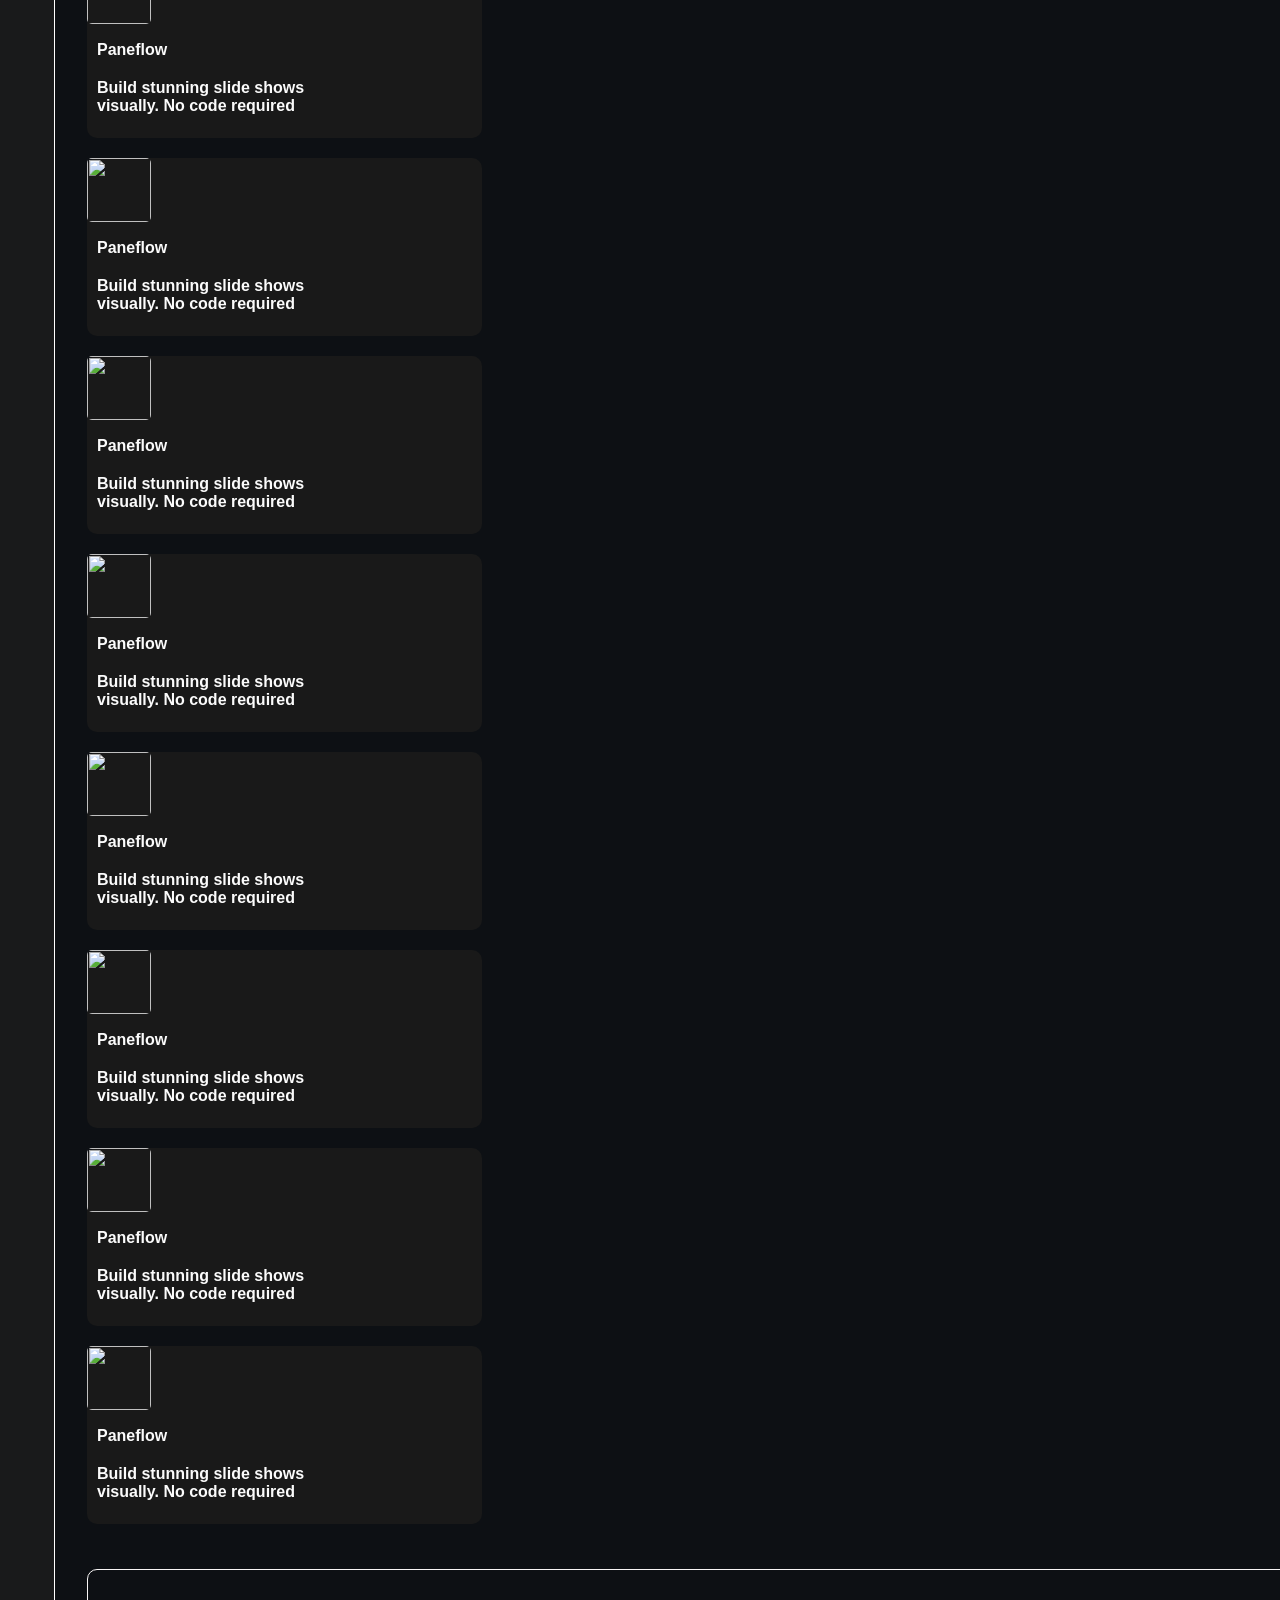
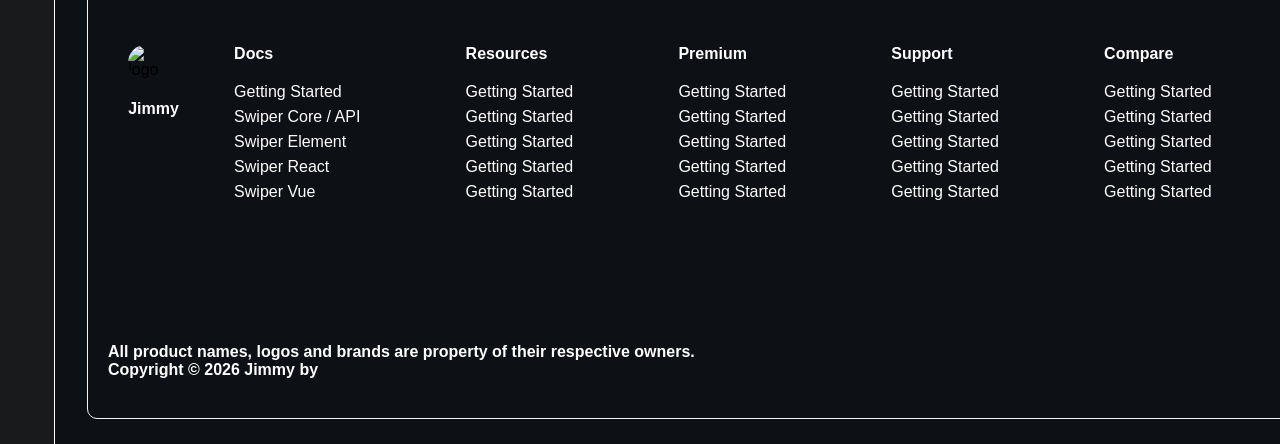
==== commit 9be5fac1: "Update index.html" ====
--- a/index.html
+++ b/index.html
@@ -223,9 +223,11 @@
 
 
 
+
+
 <!-- Box Kard Section -->
 
-<span class="kards2">
+<section class="kards2">
 
 <h2 class="kardp">
 Powered With Top Notch Features
@@ -233,9 +235,6 @@
 
   <main class="box-wrapper">
 
-<!-- The grouping is just for clarity and separation, they are all boxes with icons inside the box-wrapper. Too many divs, I had to use nav tags to separate for clarity "Display:GRID"-->
-
-    
 <!-- 1st Box Group -->
 
     <nav class="boxx">
@@ -243,10 +242,10 @@
   
  <div class="xboxwrap">
           <div class="iconwrap">
-            <span id="iconme" class="material-symbols-outlined">
+            <span  class="material-symbols-outlined iconme">
 explore
 </span>
-          <p>Explore</p>
+          <p class="tip">Explore</p>
           </div>
 
       </div>
@@ -261,10 +260,10 @@
           
  <div class="xboxwrap">
           <div class="iconwrap">
-          <span id="iconme" class="material-symbols-outlined">
+          <span  class="material-symbols-outlined iconme">
 navigation
 </span>
-          <p>Navigation</p>
+          <p class="tip">Navigation</p>
           </div>
 
       </div>
@@ -279,10 +278,10 @@
            
   <div class="xboxwrap">
           <div class="iconwrap">
-            <span id="iconme" class="material-symbols-outlined">
+            <span class="material-symbols-outlined iconme">
 radar
 </span>
-          <p>Radar</p>
+          <p class="tip">Radar</p>
           </div>
 
       </div>
@@ -300,10 +299,10 @@
              
   <div class="xboxwrap">
           <div class="iconwrap">
-           <span id="iconme" class="material-symbols-outlined">
+           <span  class="material-symbols-outlined iconme">
 pin_drop
 </span>
-          <p>Pin Drop</p>
+          <p class="tip">Pin Drop</p>
           </div>
 
       </div>
@@ -319,10 +318,10 @@
             
  <div class="xboxwrap">
           <div class="iconwrap">
-            <span id="iconme" class="material-symbols-outlined">
+            <span  class="material-symbols-outlined iconme">
 troubleshoot
 </span>
-          <p>Troubleshoot</p>
+          <p class="tip">Troubleshoot</p>
           </div>
 
       </div>
@@ -339,10 +338,10 @@
             
   <div class="xboxwrap">
           <div class="iconwrap">
-            <span id="iconme" class="material-symbols-outlined">
+            <span  class="material-symbols-outlined iconme">
 nearby_off
 </span>
-          <p>Nearby Off</p>
+          <p class="tip">Nearby Off</p>
           </div>
 
       </div>
@@ -358,10 +357,10 @@
           
   <div class="xboxwrap">
           <div class="iconwrap">
-           <span id="iconme" class="material-symbols-outlined">
+           <span  class="material-symbols-outlined iconme">
 shield_radar
 </span>
-          <p>Shield Radar</p>
+          <p class="tip">Shield Radar</p>
           </div>
 
       </div>
@@ -376,10 +375,10 @@
          
   <div class="xboxwrap">
           <div class="iconwrap">
-            <span id="iconme" class="material-symbols-outlined">
+            <span  class="material-symbols-outlined iconme">
 policy_alert
 </span>
-          <p>Policy Alert</p>
+          <p class="tip">Policy Alert</p>
           </div>
 
       </div>
@@ -394,10 +393,10 @@
             
   <div class="xboxwrap">
           <div class="iconwrap">
-         <span id="iconme" class="material-symbols-outlined">
+         <span  class="material-symbols-outlined iconme">
 place_item
 </span>
-          <p>Place Item</p>
+          <p class="tip">Place Item</p>
           </div>
 
       </div>
@@ -415,10 +414,10 @@
              
  <div class="xboxwrap">
           <div class="iconwrap">
-           <span  id="iconme" class="material-symbols-outlined">
+           <span   class="material-symbols-outlined iconme">
 scanner
 </span>
-          <p>Library Scanner</p>
+          <p class="tip">Library Scan</p>
           </div>
 
       </div>
@@ -438,15 +437,33 @@
             
   <div class="xboxwrap">
           <div class="iconwrap">
-           <span  id="iconme" class="material-symbols-outlined">
+           <span   class="material-symbols-outlined iconme">
 zoom_in_map
 </span>
-          <p>Zoom In Map</p>
+          <p class="tip">Zoom In Map</p>
           </div>
 
       </div>
         </div>
 </nav>
+
+
+
+
+
+<nav class="boxx">
+  <div class="box-tag">
+    <div class="xboxwrap">
+      <div class="iconwrap">
+        <span class="material-symbols-outlined iconme">
+          stacks
+        </span>
+        <p class="tip">Stacks</p>
+      </div>
+    </div>
+  </div>
+</nav>
+
 
 
 
@@ -458,31 +475,10 @@
            
   <div class="xboxwrap">
           <div class="iconwrap">
-          <span id="iconme" class="material-symbols-outlined">
-stacks
-</span>
-          <p>Stacks</p>
-          </div>
-
-      </div>
-        </div>
-</nav>
-
-
-
-
-
-
-<nav class="boxx">
-
- <div class="box-tag">
-           
-  <div class="xboxwrap">
-          <div class="iconwrap">
-           <span id="iconme" class="material-symbols-outlined">
+           <span  class="material-symbols-outlined iconme">
 clarify
 </span>
-          <p>Clarify</p>
+          <p class="tip">Clarify</p>
           </div>
 
       </div>
@@ -492,9 +488,7 @@
 
   </main>
 
-    </span >
-
-
+    </section >
 
 
 
@@ -799,9 +793,10 @@
 <footer>
 <div class="footer-wrap">
   <div class="footer-links">
+    
 <div class="logo-wrap">
    
-  <img class="footer-logo" src="Assets/Images/img/channel1.webp" alt="logo" title="logo">
+  <img class="footer-logo" src="Assets/Images/channel1.webp" alt="logo" title="logo">
  <p class="logo-name">Jimmy</p>
 </div>
 
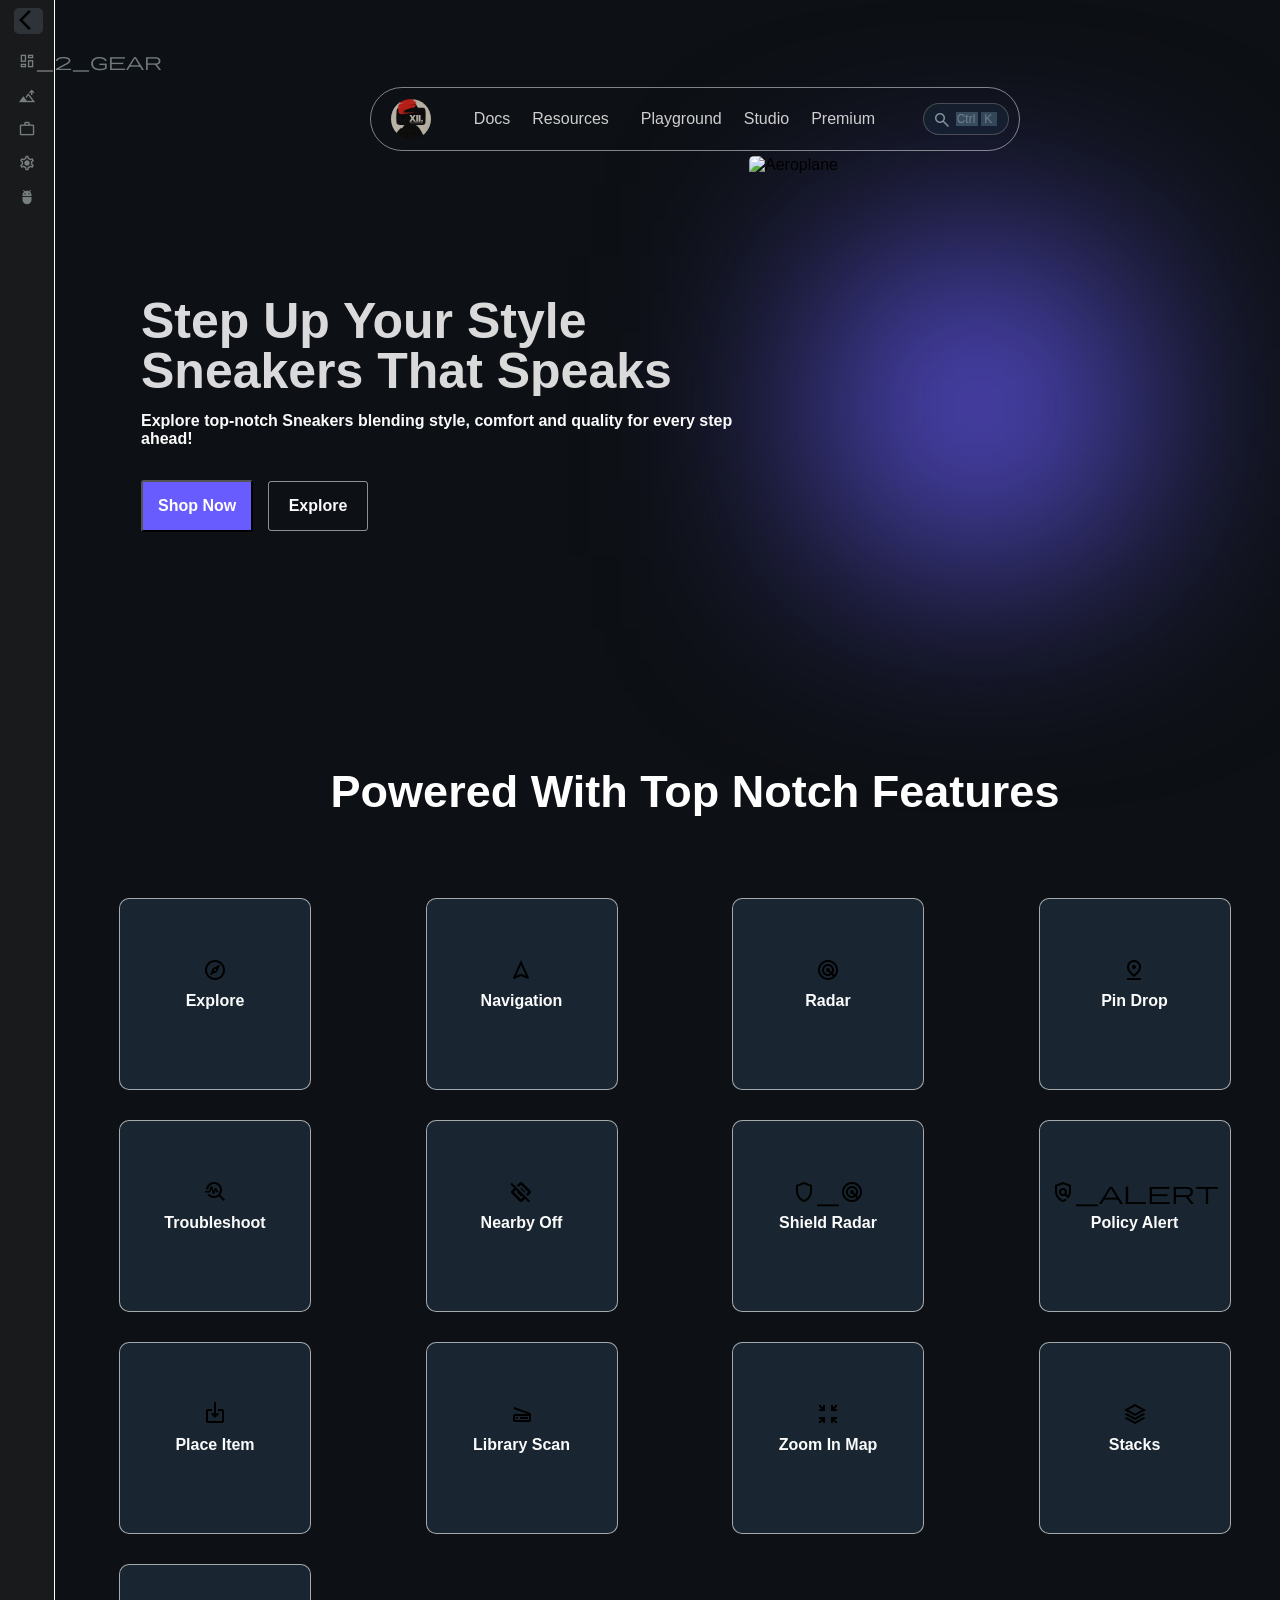
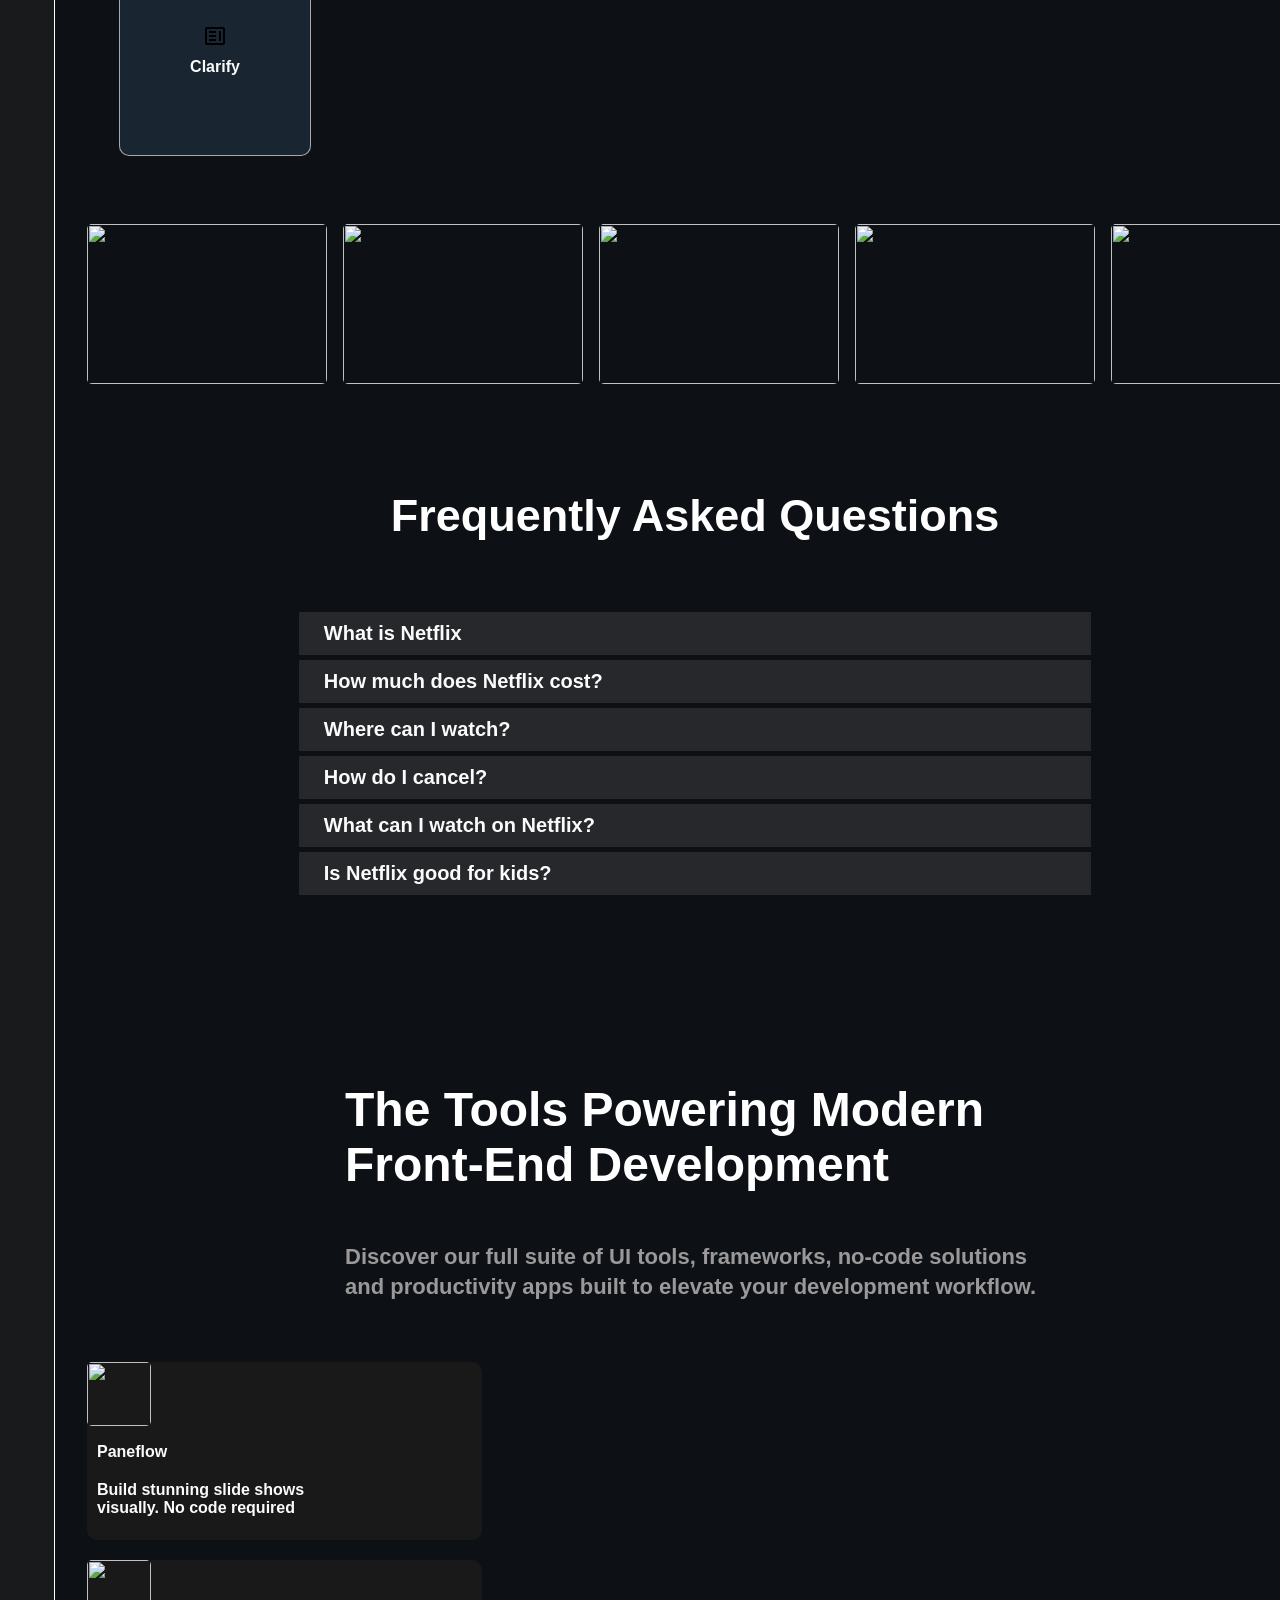
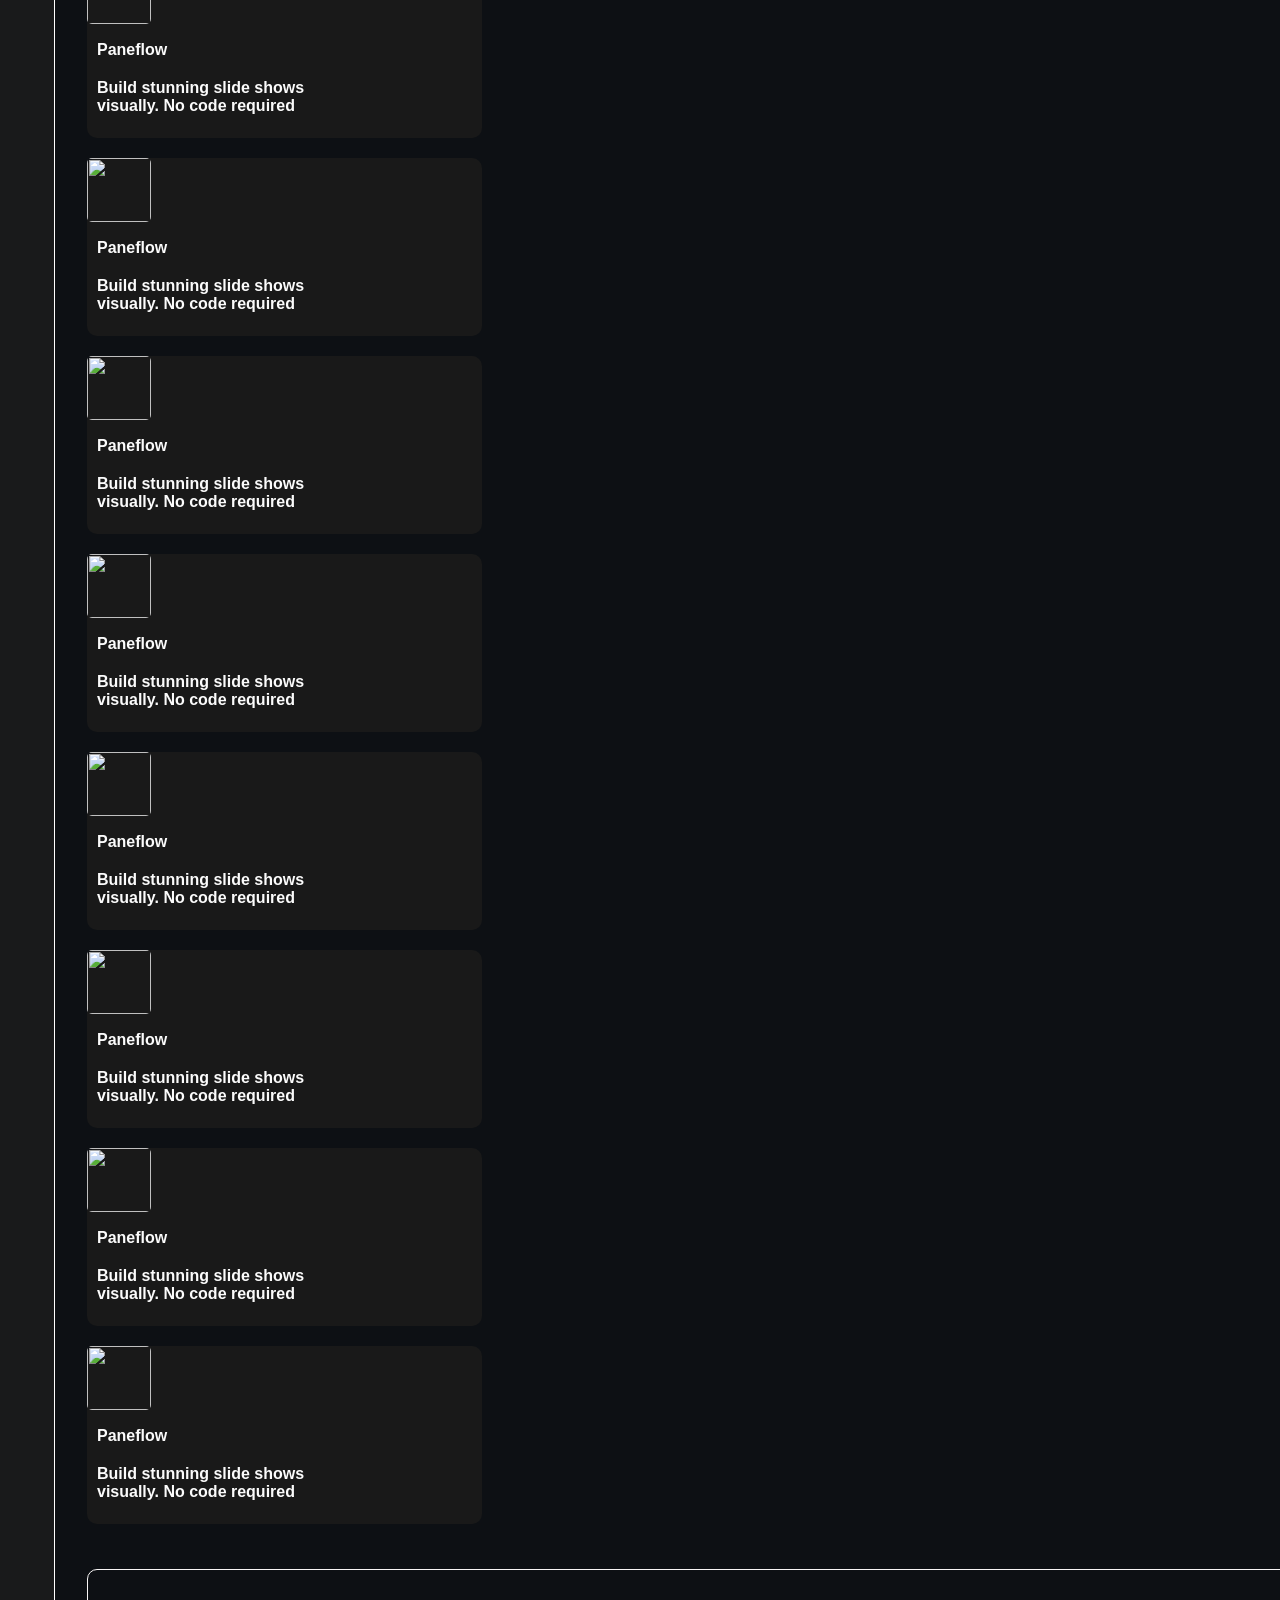
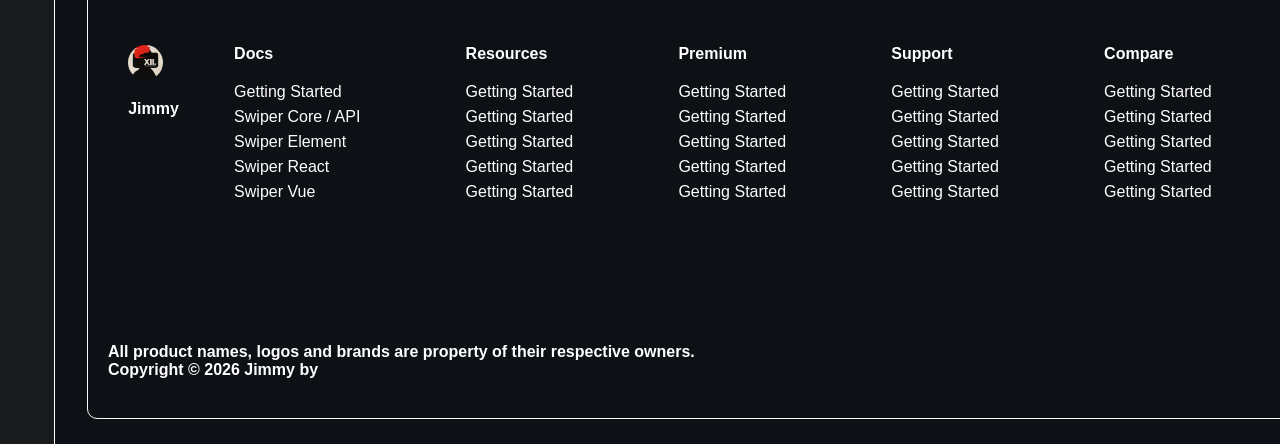
==== commit c4cfaba0: "Update index.html" ====
--- a/index.html
+++ b/index.html
@@ -793,11 +793,10 @@
 <footer>
 <div class="footer-wrap">
   <div class="footer-links">
-    
-<div class="logo-wrap">
-   
-  <img class="footer-logo" src="Assets/Images/channel1.webp" alt="logo" title="logo">
- <p class="logo-name">Jimmy</p>
+
+<div class="logo-wrap" title="home">
+  <a href="#"> <img class="footer-logo" src="Assets/Images/img/channel1.webp" alt="logo"></a>
+   <p class="logo-name">Jimmy</p>
 </div>
 
 
